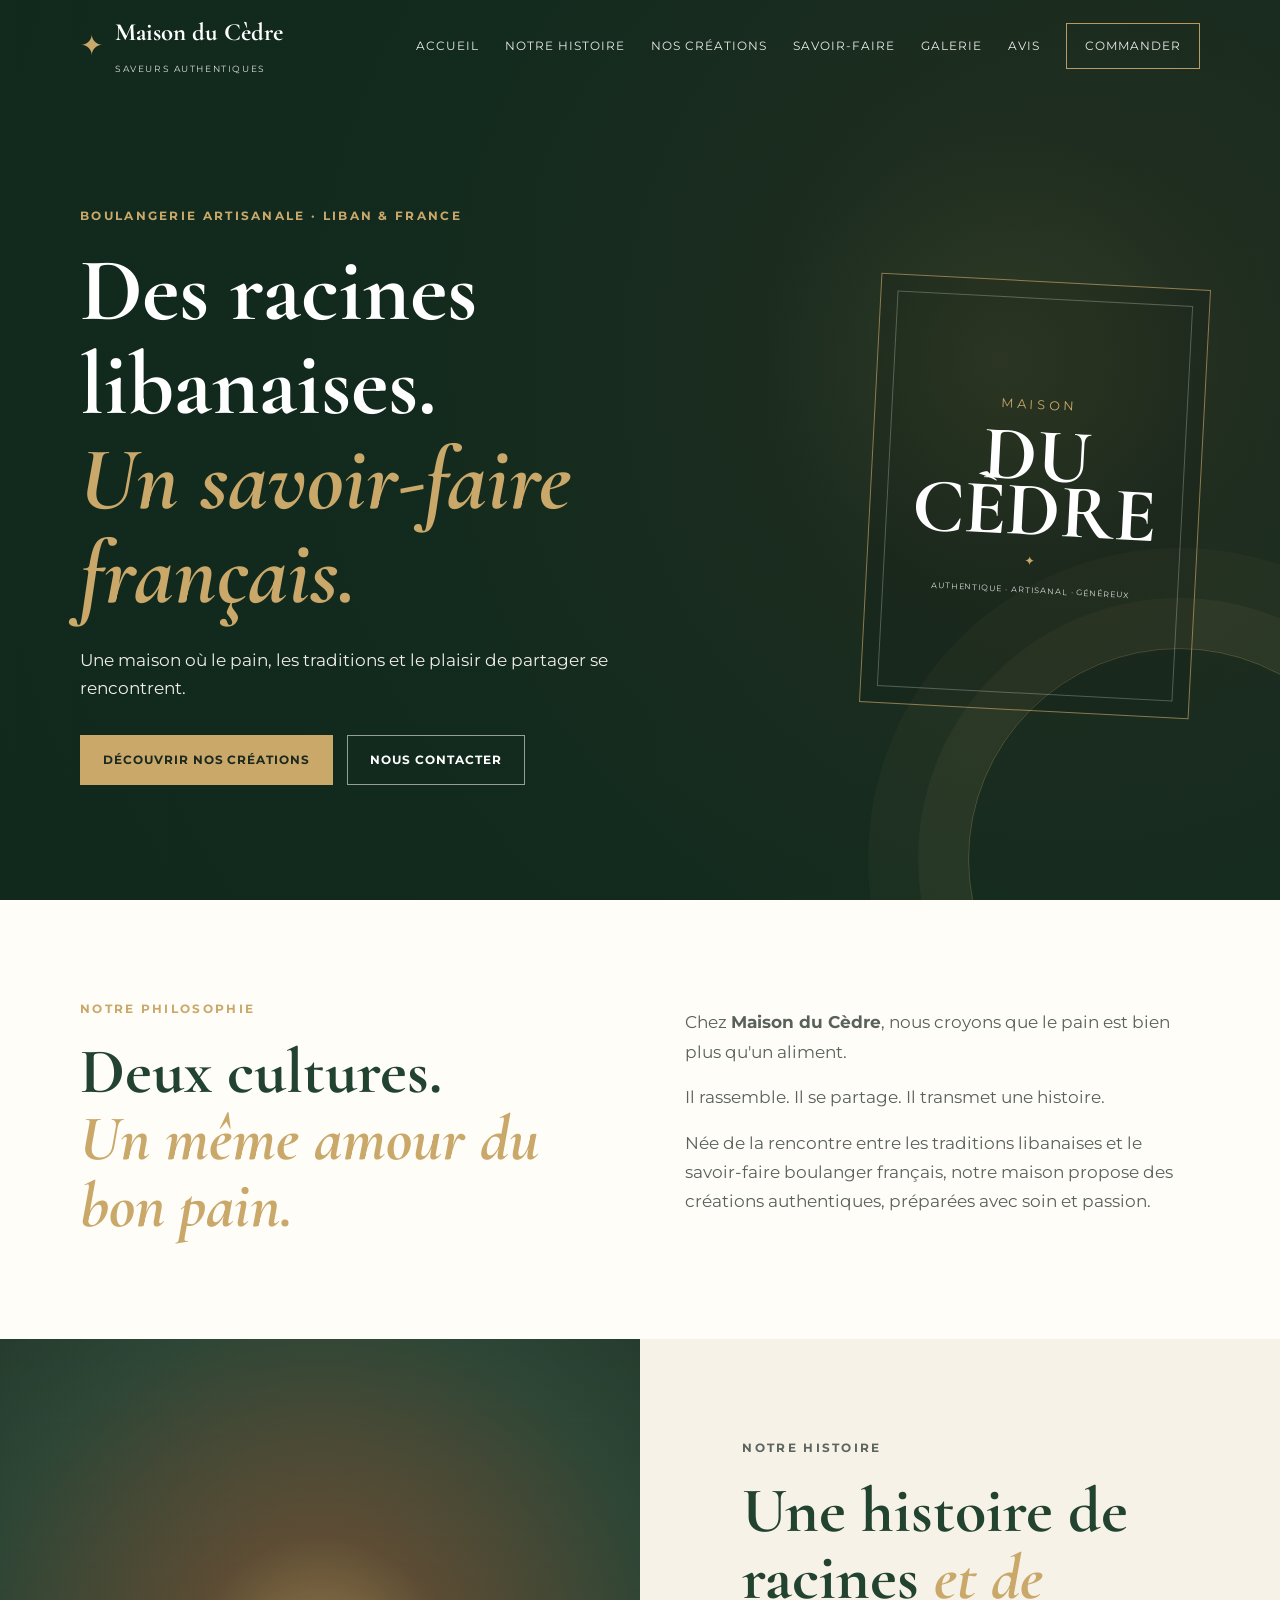
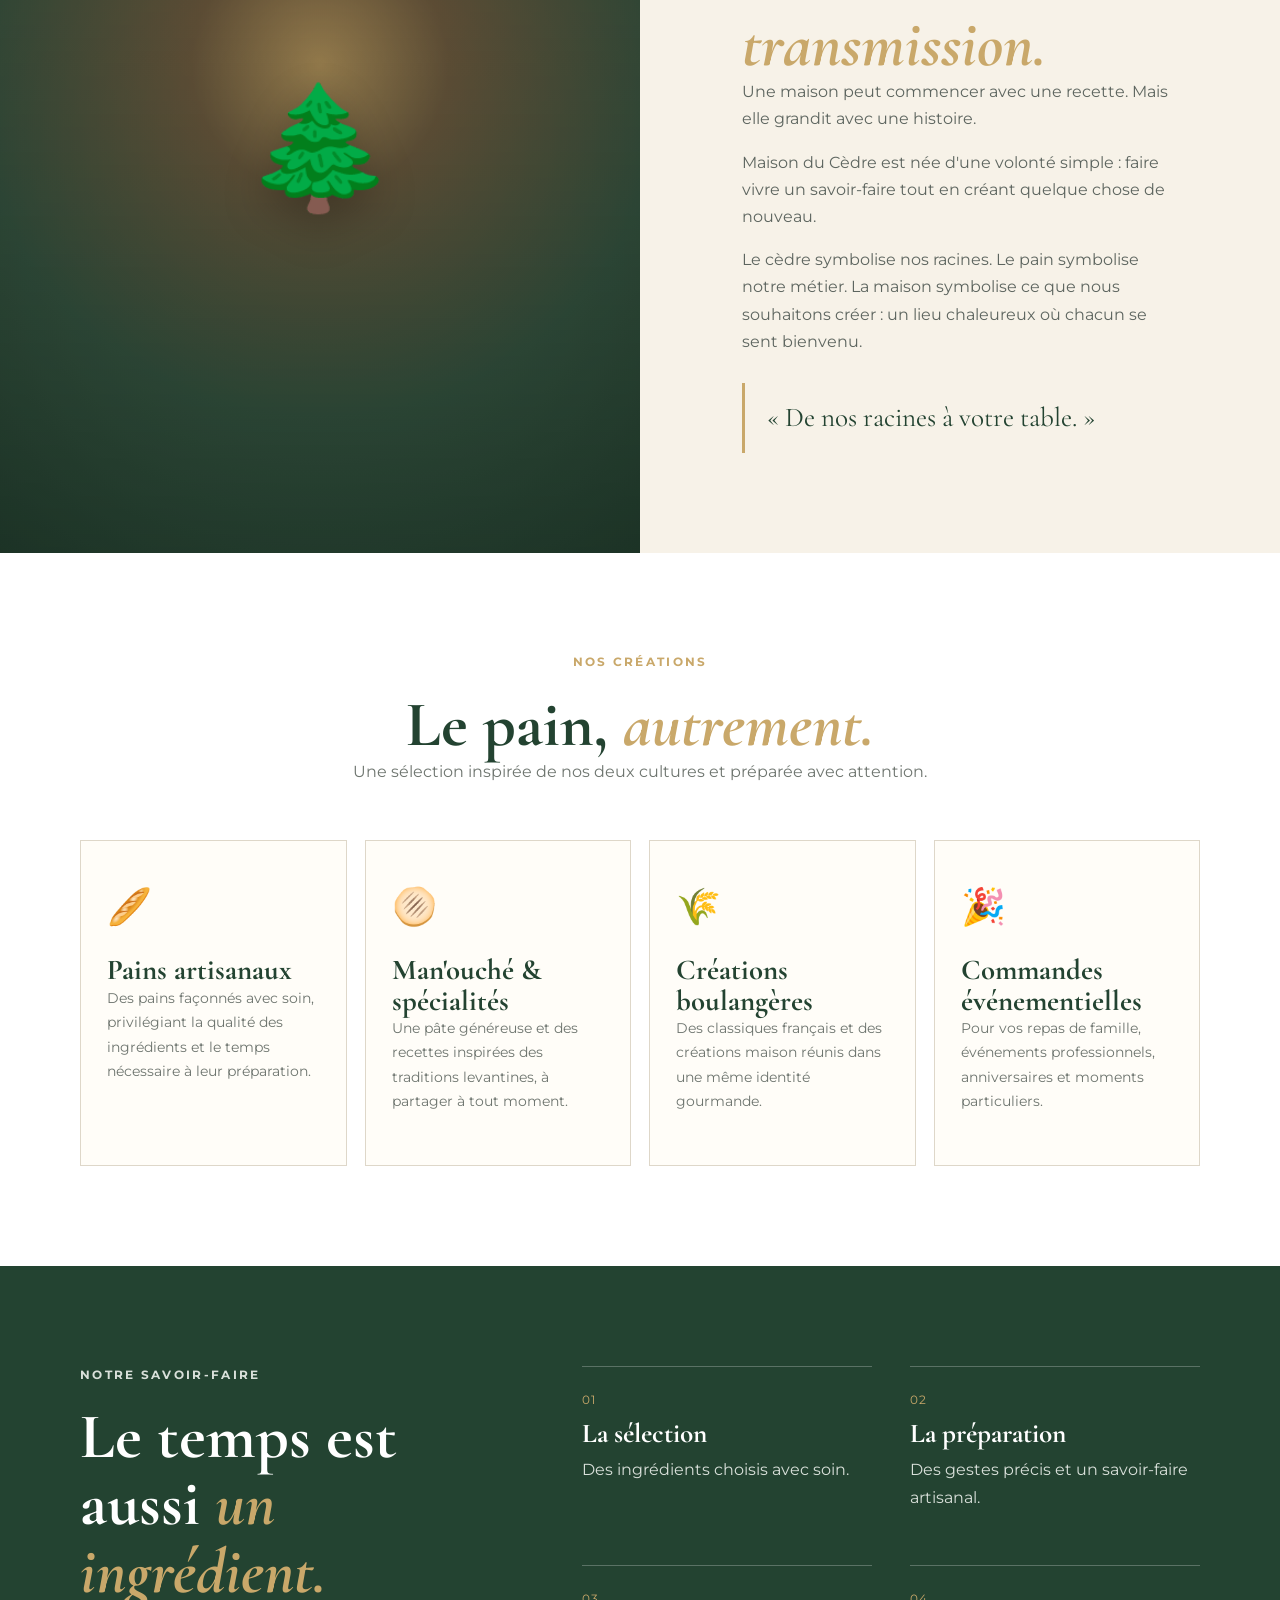
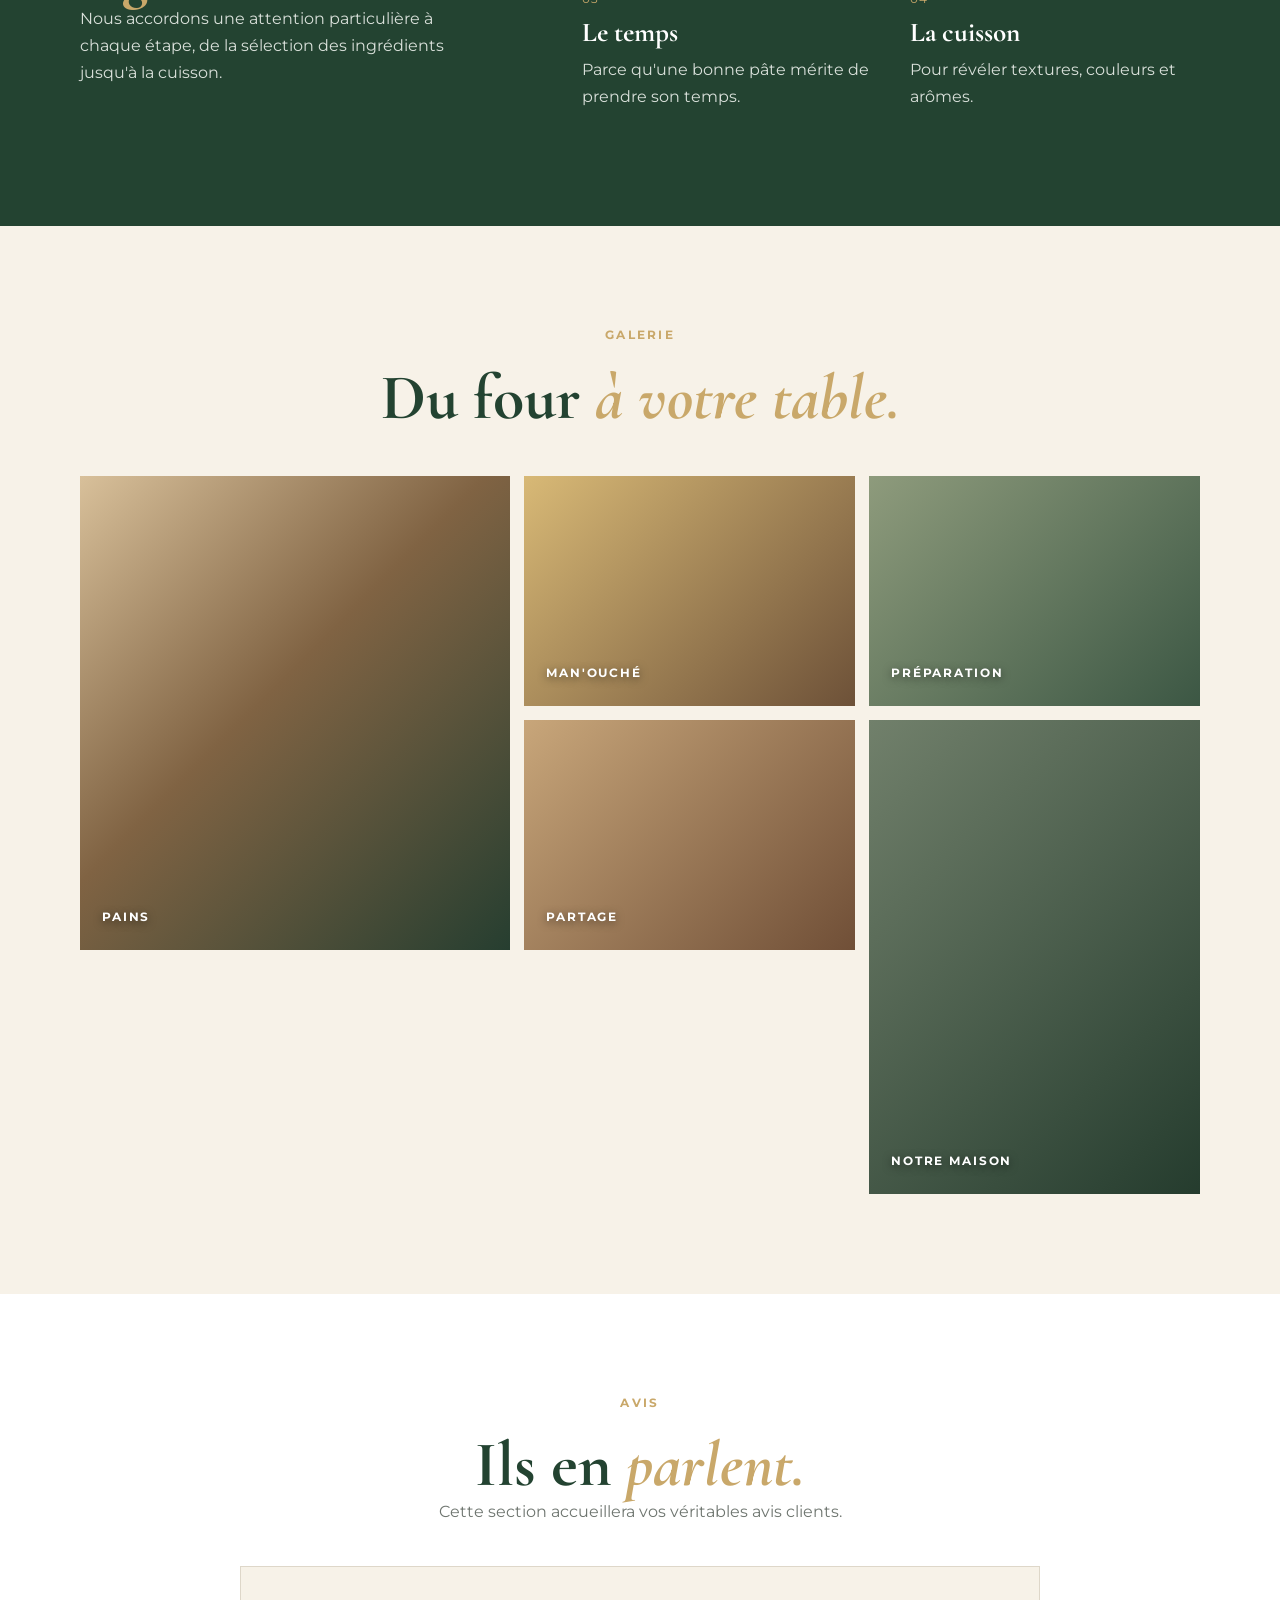
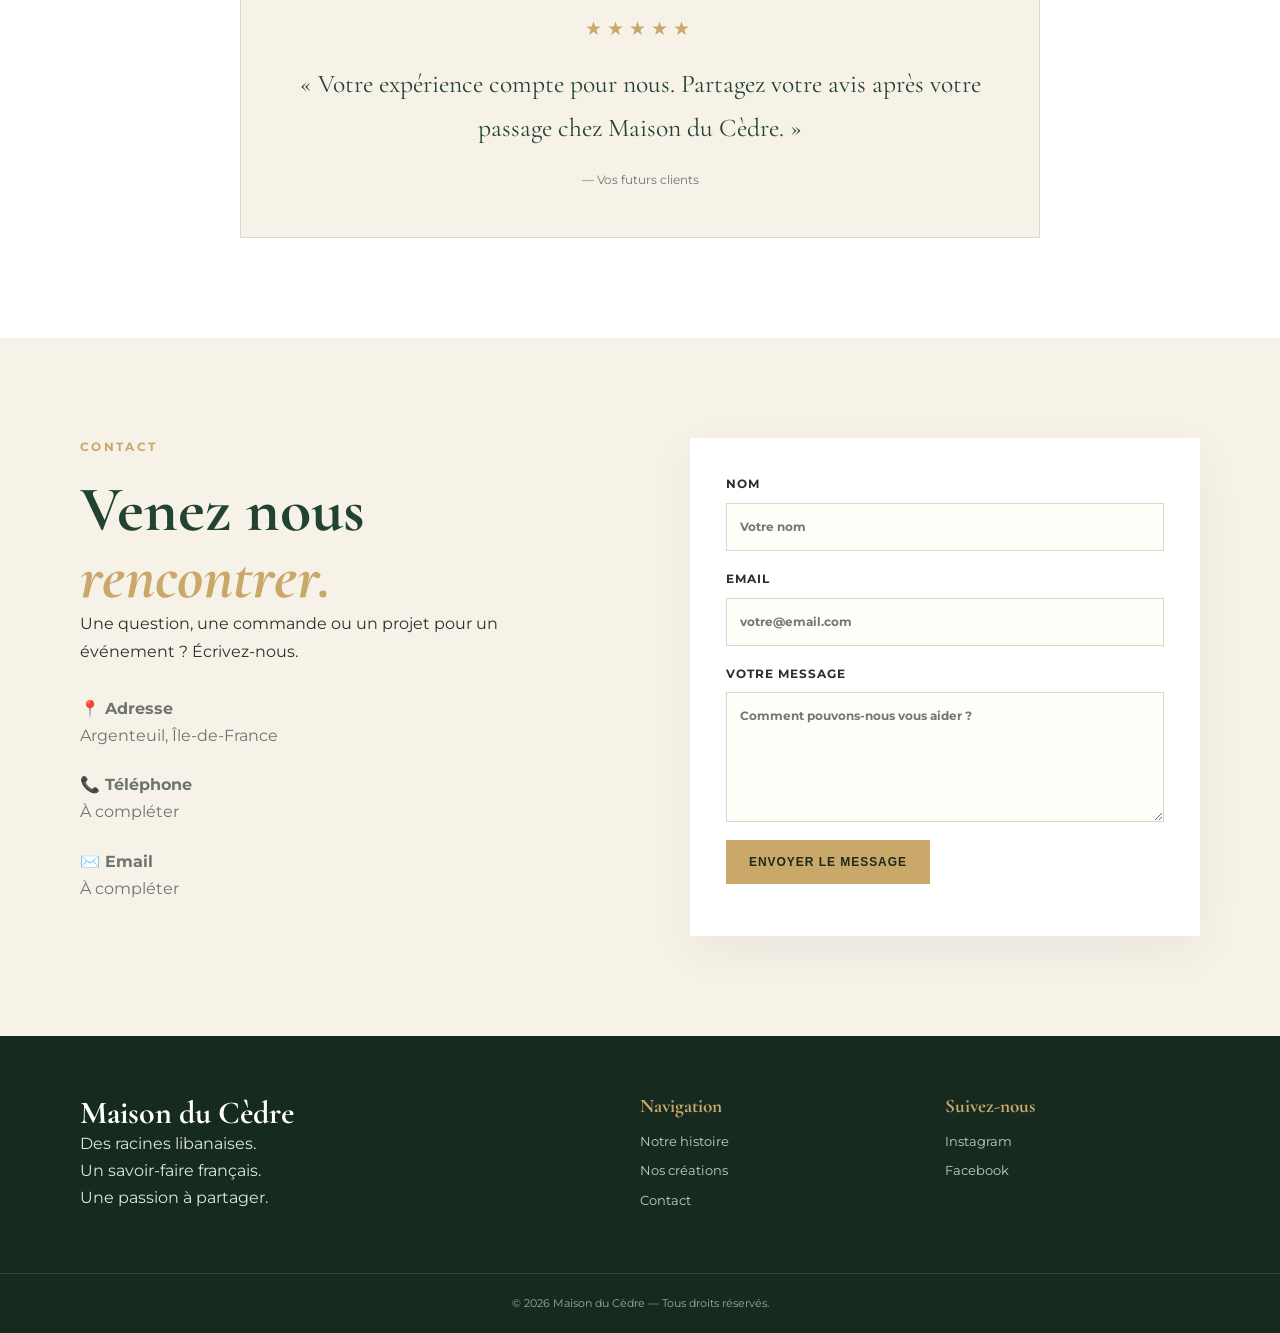
==== maison-du-cedre-website/maison-du-cedre/index.html @ 54f5c1a4 "Create Maison du Cèdre website" ====
<!DOCTYPE html>
<html lang="fr">
<head>
  <meta charset="UTF-8">
  <meta name="viewport" content="width=device-width, initial-scale=1.0">
  <meta name="description" content="Maison du Cèdre — boulangerie artisanale inspirée des traditions libanaises et du savoir-faire français.">
  <meta name="keywords" content="boulangerie artisanale Argenteuil, pain libanais, man'ouché, spécialités libanaises, boulangerie Val-d'Oise">
  <meta name="theme-color" content="#234331">
  <title>Maison du Cèdre | Saveurs authentiques, savoir-faire artisanal</title>
  <link rel="preconnect" href="https://fonts.googleapis.com">
  <link rel="preconnect" href="https://fonts.gstatic.com" crossorigin>
  <link href="https://fonts.googleapis.com/css2?family=Cormorant+Garamond:wght@500;600;700&family=Montserrat:wght@400;500;600;700&display=swap" rel="stylesheet">
  <link rel="stylesheet" href="style.css">
</head>
<body>
  <header class="site-header" id="accueil">
    <nav class="nav container" aria-label="Navigation principale">
      <a class="brand" href="#accueil" aria-label="Maison du Cèdre - accueil">
        <span class="brand-mark">✦</span>
        <span>
          <strong>Maison du Cèdre</strong>
          <small>Saveurs authentiques</small>
        </span>
      </a>

      <button class="menu-toggle" aria-label="Ouvrir le menu" aria-expanded="false">☰</button>

      <div class="nav-links">
        <a href="#accueil">Accueil</a>
        <a href="#histoire">Notre histoire</a>
        <a href="#creations">Nos créations</a>
        <a href="#savoir-faire">Savoir-faire</a>
        <a href="#galerie">Galerie</a>
        <a href="#avis">Avis</a>
        <a href="#contact" class="nav-cta">Commander</a>
      </div>
    </nav>

    <div class="hero container">
      <div class="hero-copy">
        <p class="eyebrow">BOULANGERIE ARTISANALE · LIBAN & FRANCE</p>
        <h1>Des racines libanaises.<br><em>Un savoir-faire français.</em></h1>
        <p class="hero-text">
          Une maison où le pain, les traditions et le plaisir de partager se rencontrent.
        </p>
        <div class="hero-actions">
          <a class="button button-primary" href="#creations">Découvrir nos créations</a>
          <a class="button button-light" href="#contact">Nous contacter</a>
        </div>
      </div>
      <div class="hero-card">
        <div class="hero-card-inner">
          <span>MAISON</span>
          <strong>DU<br>CÈDRE</strong>
          <span>✦</span>
          <small>AUTHENTIQUE · ARTISANAL · GÉNÉREUX</small>
        </div>
      </div>
    </div>
  </header>

  <main>
    <section class="intro section container">
      <div class="section-heading">
        <p class="eyebrow">NOTRE PHILOSOPHIE</p>
        <h2>Deux cultures.<br><em>Un même amour du bon pain.</em></h2>
      </div>
      <div class="intro-text">
        <p>Chez <strong>Maison du Cèdre</strong>, nous croyons que le pain est bien plus qu'un aliment.</p>
        <p>Il rassemble. Il se partage. Il transmet une histoire.</p>
        <p>Née de la rencontre entre les traditions libanaises et le savoir-faire boulanger français, notre maison propose des créations authentiques, préparées avec soin et passion.</p>
      </div>
    </section>

    <section class="story section" id="histoire">
      <div class="story-image" aria-label="Ambiance artisanale de boulangerie">
        <div class="cedar-symbol">🌲</div>
      </div>
      <div class="story-content">
        <p class="eyebrow">NOTRE HISTOIRE</p>
        <h2>Une histoire de racines <em>et de transmission.</em></h2>
        <p>Une maison peut commencer avec une recette. Mais elle grandit avec une histoire.</p>
        <p>Maison du Cèdre est née d'une volonté simple : faire vivre un savoir-faire tout en créant quelque chose de nouveau.</p>
        <p>Le cèdre symbolise nos racines. Le pain symbolise notre métier. La maison symbolise ce que nous souhaitons créer : un lieu chaleureux où chacun se sent bienvenu.</p>
        <blockquote>« De nos racines à votre table. »</blockquote>
      </div>
    </section>

    <section class="creations section" id="creations">
      <div class="container">
        <div class="section-heading centered">
          <p class="eyebrow">NOS CRÉATIONS</p>
          <h2>Le pain, <em>autrement.</em></h2>
          <p>Une sélection inspirée de nos deux cultures et préparée avec attention.</p>
        </div>

        <div class="cards">
          <article class="card">
            <div class="card-icon">🥖</div>
            <h3>Pains artisanaux</h3>
            <p>Des pains façonnés avec soin, privilégiant la qualité des ingrédients et le temps nécessaire à leur préparation.</p>
          </article>
          <article class="card">
            <div class="card-icon">🫓</div>
            <h3>Man'ouché & spécialités</h3>
            <p>Une pâte généreuse et des recettes inspirées des traditions levantines, à partager à tout moment.</p>
          </article>
          <article class="card">
            <div class="card-icon">🌾</div>
            <h3>Créations boulangères</h3>
            <p>Des classiques français et des créations maison réunis dans une même identité gourmande.</p>
          </article>
          <article class="card">
            <div class="card-icon">🎉</div>
            <h3>Commandes événementielles</h3>
            <p>Pour vos repas de famille, événements professionnels, anniversaires et moments particuliers.</p>
          </article>
        </div>
      </div>
    </section>

    <section class="craft section" id="savoir-faire">
      <div class="container craft-grid">
        <div>
          <p class="eyebrow">NOTRE SAVOIR-FAIRE</p>
          <h2>Le temps est aussi <em>un ingrédient.</em></h2>
          <p>Nous accordons une attention particulière à chaque étape, de la sélection des ingrédients jusqu'à la cuisson.</p>
        </div>
        <div class="steps">
          <div><span>01</span><h3>La sélection</h3><p>Des ingrédients choisis avec soin.</p></div>
          <div><span>02</span><h3>La préparation</h3><p>Des gestes précis et un savoir-faire artisanal.</p></div>
          <div><span>03</span><h3>Le temps</h3><p>Parce qu'une bonne pâte mérite de prendre son temps.</p></div>
          <div><span>04</span><h3>La cuisson</h3><p>Pour révéler textures, couleurs et arômes.</p></div>
        </div>
      </div>
    </section>

    <section class="gallery section" id="galerie">
      <div class="container">
        <div class="section-heading centered">
          <p class="eyebrow">GALERIE</p>
          <h2>Du four <em>à votre table.</em></h2>
        </div>
        <div class="gallery-grid">
          <div class="gallery-item large"><span>PAINS</span></div>
          <div class="gallery-item"><span>MAN'OUCHÉ</span></div>
          <div class="gallery-item"><span>PRÉPARATION</span></div>
          <div class="gallery-item"><span>PARTAGE</span></div>
          <div class="gallery-item large"><span>NOTRE MAISON</span></div>
        </div>
      </div>
    </section>

    <section class="reviews section" id="avis">
      <div class="container narrow">
        <div class="section-heading centered">
          <p class="eyebrow">AVIS</p>
          <h2>Ils en <em>parlent.</em></h2>
          <p class="muted">Cette section accueillera vos véritables avis clients.</p>
        </div>
        <div class="review-placeholder">
          <div class="stars">★★★★★</div>
          <p>« Votre expérience compte pour nous. Partagez votre avis après votre passage chez Maison du Cèdre. »</p>
          <span>— Vos futurs clients</span>
        </div>
      </div>
    </section>

    <section class="contact section" id="contact">
      <div class="container contact-grid">
        <div>
          <p class="eyebrow">CONTACT</p>
          <h2>Venez nous <em>rencontrer.</em></h2>
          <p>Une question, une commande ou un projet pour un événement ? Écrivez-nous.</p>
          <div class="contact-details">
            <p><strong>📍 Adresse</strong><br>Argenteuil, Île-de-France</p>
            <p><strong>📞 Téléphone</strong><br>À compléter</p>
            <p><strong>✉️ Email</strong><br>À compléter</p>
          </div>
        </div>

        <form class="contact-form" id="contactForm">
          <label>Nom<input type="text" name="name" required placeholder="Votre nom"></label>
          <label>Email<input type="email" name="email" required placeholder="votre@email.com"></label>
          <label>Votre message<textarea name="message" rows="5" required placeholder="Comment pouvons-nous vous aider ?"></textarea></label>
          <button class="button button-primary" type="submit">Envoyer le message</button>
          <p class="form-note" id="formNote"></p>
        </form>
      </div>
    </section>
  </main>

  <footer>
    <div class="container footer-grid">
      <div>
        <h3>Maison du Cèdre</h3>
        <p>Des racines libanaises.<br>Un savoir-faire français.<br>Une passion à partager.</p>
      </div>
      <div>
        <h4>Navigation</h4>
        <a href="#histoire">Notre histoire</a>
        <a href="#creations">Nos créations</a>
        <a href="#contact">Contact</a>
      </div>
      <div>
        <h4>Suivez-nous</h4>
        <a href="#" aria-label="Instagram">Instagram</a>
        <a href="#" aria-label="Facebook">Facebook</a>
      </div>
    </div>
    <div class="footer-bottom">© <span id="year"></span> Maison du Cèdre — Tous droits réservés.</div>
  </footer>

  <script src="script.js"></script>
</body>
</html>
---- maison-du-cedre-website/maison-du-cedre/style.css ----
*{box-sizing:border-box;margin:0;padding:0}
:root{--green:#234331;--green-dark:#172f23;--cream:#f7f2e8;--ivory:#fffdf8;--wheat:#c9a86a;--brown:#5a4433;--text:#28312b;--muted:#6e756f;--line:#ded7c9}
html{scroll-behavior:smooth}
body{font-family:Montserrat,Arial,sans-serif;color:var(--text);background:var(--ivory);line-height:1.7}
a{text-decoration:none;color:inherit}
.container{width:min(1120px,calc(100% - 40px));margin:auto}
.section{padding:100px 0}
.eyebrow{font-size:.72rem;letter-spacing:.2em;font-weight:700;color:var(--wheat);margin-bottom:18px}
h1,h2,h3,h4{font-family:"Cormorant Garamond",Georgia,serif;line-height:1.05}
h1{font-size:clamp(3.2rem,7vw,6.4rem);color:white}
h1 em,h2 em{font-style:italic;color:var(--wheat)}
h2{font-size:clamp(2.7rem,5vw,4.6rem);color:var(--green)}
h3{font-size:1.8rem;color:var(--green)}
p{margin-bottom:16px}
.site-header{min-height:100vh;background:linear-gradient(90deg,rgba(17,42,29,.95),rgba(17,42,29,.72)),radial-gradient(circle at 78% 40%,#9b7547 0,#4b3828 20%,#172d22 58%,#102219 100%);color:white;position:relative;overflow:hidden}
.site-header:after{content:"";position:absolute;width:420px;height:420px;border:1px solid rgba(201,168,106,.3);border-radius:50%;right:-110px;bottom:-170px;box-shadow:0 0 0 50px rgba(201,168,106,.06),0 0 0 100px rgba(201,168,106,.04)}
.nav{height:92px;display:flex;align-items:center;justify-content:space-between;position:relative;z-index:2}
.brand{display:flex;gap:12px;align-items:center}.brand-mark{font-size:28px;color:var(--wheat)}.brand strong{display:block;font-family:"Cormorant Garamond";font-size:1.55rem}.brand small{font-size:.55rem;letter-spacing:.18em;text-transform:uppercase;color:#ddd}
.nav-links{display:flex;align-items:center;gap:26px;font-size:.78rem;text-transform:uppercase;letter-spacing:.08em}.nav-links a{opacity:.9}.nav-links a:hover{color:var(--wheat)}.nav-cta{border:1px solid var(--wheat);padding:11px 18px!important;color:white!important}
.menu-toggle{display:none;background:none;border:0;color:white;font-size:28px}
.hero{min-height:calc(100vh - 92px);display:grid;grid-template-columns:1.25fr .75fr;align-items:center;gap:70px;position:relative;z-index:1}
.hero-text{font-size:1.05rem;max-width:570px;color:#f0eee8;margin:25px 0 32px}.hero-actions{display:flex;gap:14px;flex-wrap:wrap}
.button{display:inline-flex;justify-content:center;align-items:center;padding:14px 22px;border:1px solid transparent;font-size:.75rem;text-transform:uppercase;letter-spacing:.08em;font-weight:700;cursor:pointer}.button-primary{background:var(--wheat);color:#1d291f}.button-primary:hover{background:#ddbd7d}.button-light{border-color:rgba(255,255,255,.55);color:white}
.hero-card{height:430px;width:330px;justify-self:end;border:1px solid rgba(201,168,106,.65);padding:16px;transform:rotate(3deg);background:rgba(0,0,0,.1)}.hero-card-inner{height:100%;border:1px solid rgba(255,255,255,.25);display:flex;flex-direction:column;justify-content:center;align-items:center;text-align:center;gap:12px}.hero-card-inner strong{font-family:"Cormorant Garamond";font-size:4.8rem;line-height:.72;color:white}.hero-card-inner span{letter-spacing:.28em;color:var(--wheat);font-size:.8rem}.hero-card-inner small{font-size:.5rem;letter-spacing:.12em;color:#ddd}
.intro{display:grid;grid-template-columns:1fr 1fr;gap:90px;align-items:center}.intro-text{font-size:1.08rem;color:#59615b;max-width:560px}
.story{display:grid;grid-template-columns:1fr 1fr;padding:0;background:var(--cream);max-width:none}.story-image{min-height:650px;background:linear-gradient(rgba(31,59,43,.15),rgba(31,59,43,.4)),radial-gradient(circle at 50% 40%,#b78d55,#6e5137 22%,#304838 60%,#1a2d22);display:grid;place-items:center}.cedar-symbol{font-size:120px;filter:drop-shadow(0 15px 20px rgba(0,0,0,.25))}.story-content{padding:100px max(40px,8vw);max-width:720px}.story-content p{color:#5d655f}.story-content blockquote{border-left:3px solid var(--wheat);padding:12px 0 12px 22px;margin-top:28px;font-family:"Cormorant Garamond";font-size:1.7rem;color:var(--green)}
.creations{background:white}.centered{text-align:center}.section-heading>p:last-child{max-width:600px;margin:0 auto;color:var(--muted)}.cards{display:grid;grid-template-columns:repeat(4,1fr);gap:18px;margin-top:55px}.card{padding:35px 26px;border:1px solid var(--line);background:var(--ivory);transition:.25s}.card:hover{transform:translateY(-5px);box-shadow:0 12px 30px rgba(40,49,43,.08)}.card-icon{font-size:36px;margin-bottom:18px}.card p{color:var(--muted);font-size:.9rem}
.craft{background:var(--green);color:white}.craft h2{color:white}.craft p{color:#d9e0da}.craft-grid{display:grid;grid-template-columns:.8fr 1.2fr;gap:90px}.steps{display:grid;grid-template-columns:1fr 1fr;gap:38px}.steps>div{border-top:1px solid rgba(255,255,255,.25);padding-top:18px}.steps span{color:var(--wheat);font-size:.75rem;letter-spacing:.1em}.steps h3{color:white;margin:8px 0;font-size:1.7rem}
.gallery{background:var(--cream)}.gallery-grid{display:grid;grid-template-columns:1.3fr 1fr 1fr;grid-auto-rows:230px;gap:14px;margin-top:45px}.gallery-item{display:flex;align-items:end;padding:22px;background:linear-gradient(135deg,#d8c09a,#806343 45%,#263e30);position:relative;overflow:hidden}.gallery-item:nth-child(2){background:linear-gradient(135deg,#d8b976,#6d5138)}.gallery-item:nth-child(3){background:linear-gradient(135deg,#8e9b7c,#3c5744)}.gallery-item:nth-child(4){background:linear-gradient(135deg,#c8a67a,#704f37)}.gallery-item:nth-child(5){background:linear-gradient(135deg,#71806b,#253c2e)}.gallery-item.large{grid-row:span 2}.gallery-item span{color:white;font-weight:700;letter-spacing:.16em;font-size:.72rem;text-shadow:0 2px 8px rgba(0,0,0,.5)}
.narrow{max-width:800px}.reviews{background:white}.review-placeholder{text-align:center;background:var(--cream);padding:45px;border:1px solid var(--line);margin-top:40px}.stars{color:var(--wheat);letter-spacing:5px;font-size:1.2rem;margin-bottom:18px}.review-placeholder p{font-family:"Cormorant Garamond";font-size:1.6rem;color:var(--green)}.review-placeholder span{font-size:.75rem;color:var(--muted)}
.contact{background:var(--cream)}.contact-grid{display:grid;grid-template-columns:1fr 1fr;gap:100px}.contact-details{margin-top:30px}.contact-details p{margin-bottom:22px;color:var(--muted)}.contact-form{background:white;padding:36px;box-shadow:0 15px 45px rgba(40,49,43,.06)}label{display:block;font-size:.75rem;font-weight:700;text-transform:uppercase;letter-spacing:.08em;margin-bottom:18px}input,textarea{width:100%;display:block;margin-top:8px;padding:13px;border:1px solid var(--line);font:inherit;background:#fffdf8}input:focus,textarea:focus{outline:2px solid rgba(201,168,106,.4);border-color:var(--wheat)}.form-note{margin-top:15px;font-size:.8rem;color:var(--green)}
footer{background:#162a20;color:#dfe6df;padding:60px 0 20px}.footer-grid{display:grid;grid-template-columns:2fr 1fr 1fr;gap:50px}.footer-grid h3{color:white;font-size:2rem}.footer-grid h4{color:var(--wheat);font-size:1.2rem;margin-bottom:14px}.footer-grid a{display:block;font-size:.8rem;margin:8px 0;color:#c4cdc5}.footer-bottom{text-align:center;border-top:1px solid rgba(255,255,255,.12);margin-top:45px;padding-top:20px;font-size:.7rem;color:#9eaaa0}
@media(max-width:900px){.nav-links{gap:15px}.hero{grid-template-columns:1fr}.hero-card{display:none}.cards{grid-template-columns:1fr 1fr}.intro,.craft-grid,.contact-grid{grid-template-columns:1fr;gap:45px}.story{grid-template-columns:1fr}.story-image{min-height:400px}.gallery-grid{grid-template-columns:1fr 1fr}.gallery-item.large{grid-row:span 1}.footer-grid{grid-template-columns:1fr 1fr}}
@media(max-width:680px){.container{width:min(100% - 28px,1120px)}.section{padding:70px 0}.nav{height:75px}.menu-toggle{display:block}.nav-links{display:none;position:absolute;top:70px;left:0;right:0;background:var(--green-dark);padding:18px;flex-direction:column;align-items:stretch;gap:0}.nav-links.open{display:flex}.nav-links a{padding:12px;border-bottom:1px solid rgba(255,255,255,.08)}.nav-cta{text-align:center;margin-top:8px}.hero{min-height:calc(100vh - 75px);padding:50px 0}.hero h1{font-size:3.35rem}.cards,.steps,.gallery-grid{grid-template-columns:1fr}.gallery-grid{grid-auto-rows:210px}.story-content{padding:70px 28px}.footer-grid{grid-template-columns:1fr}.contact-form{padding:25px}}
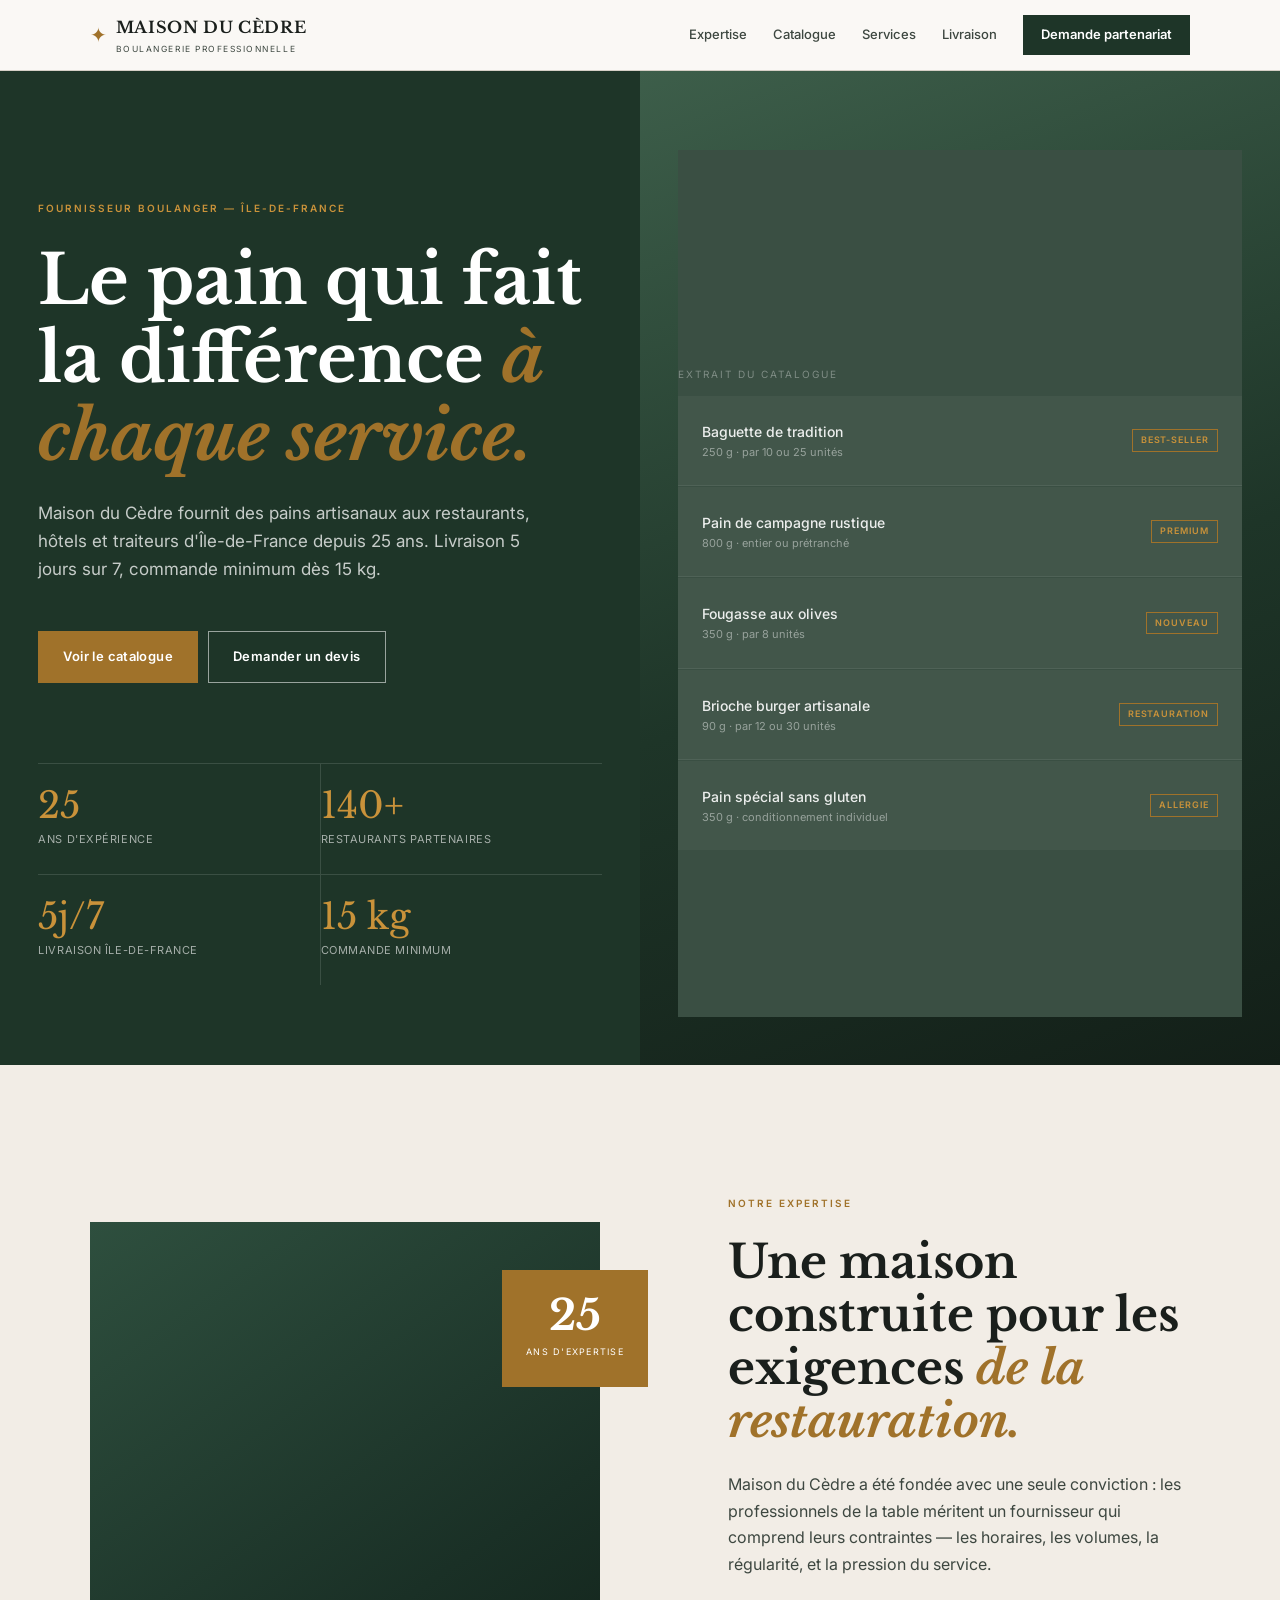
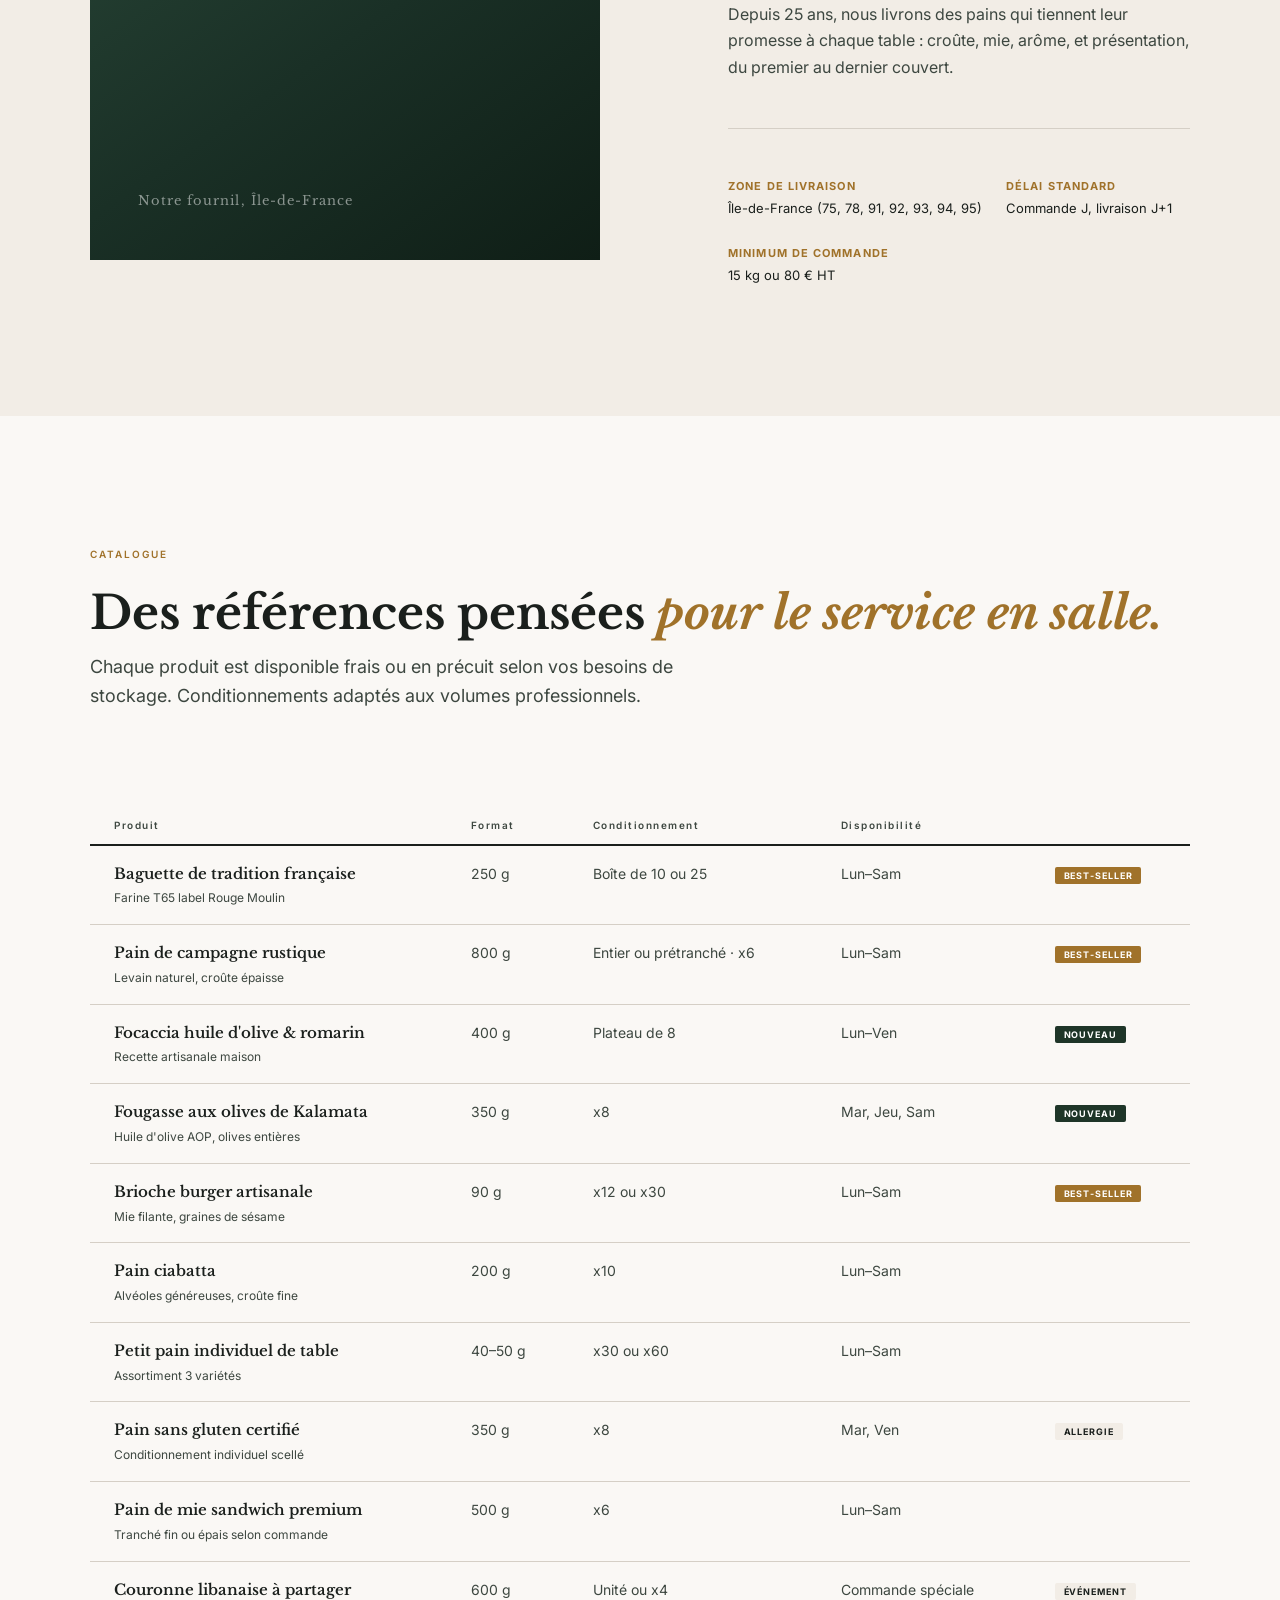
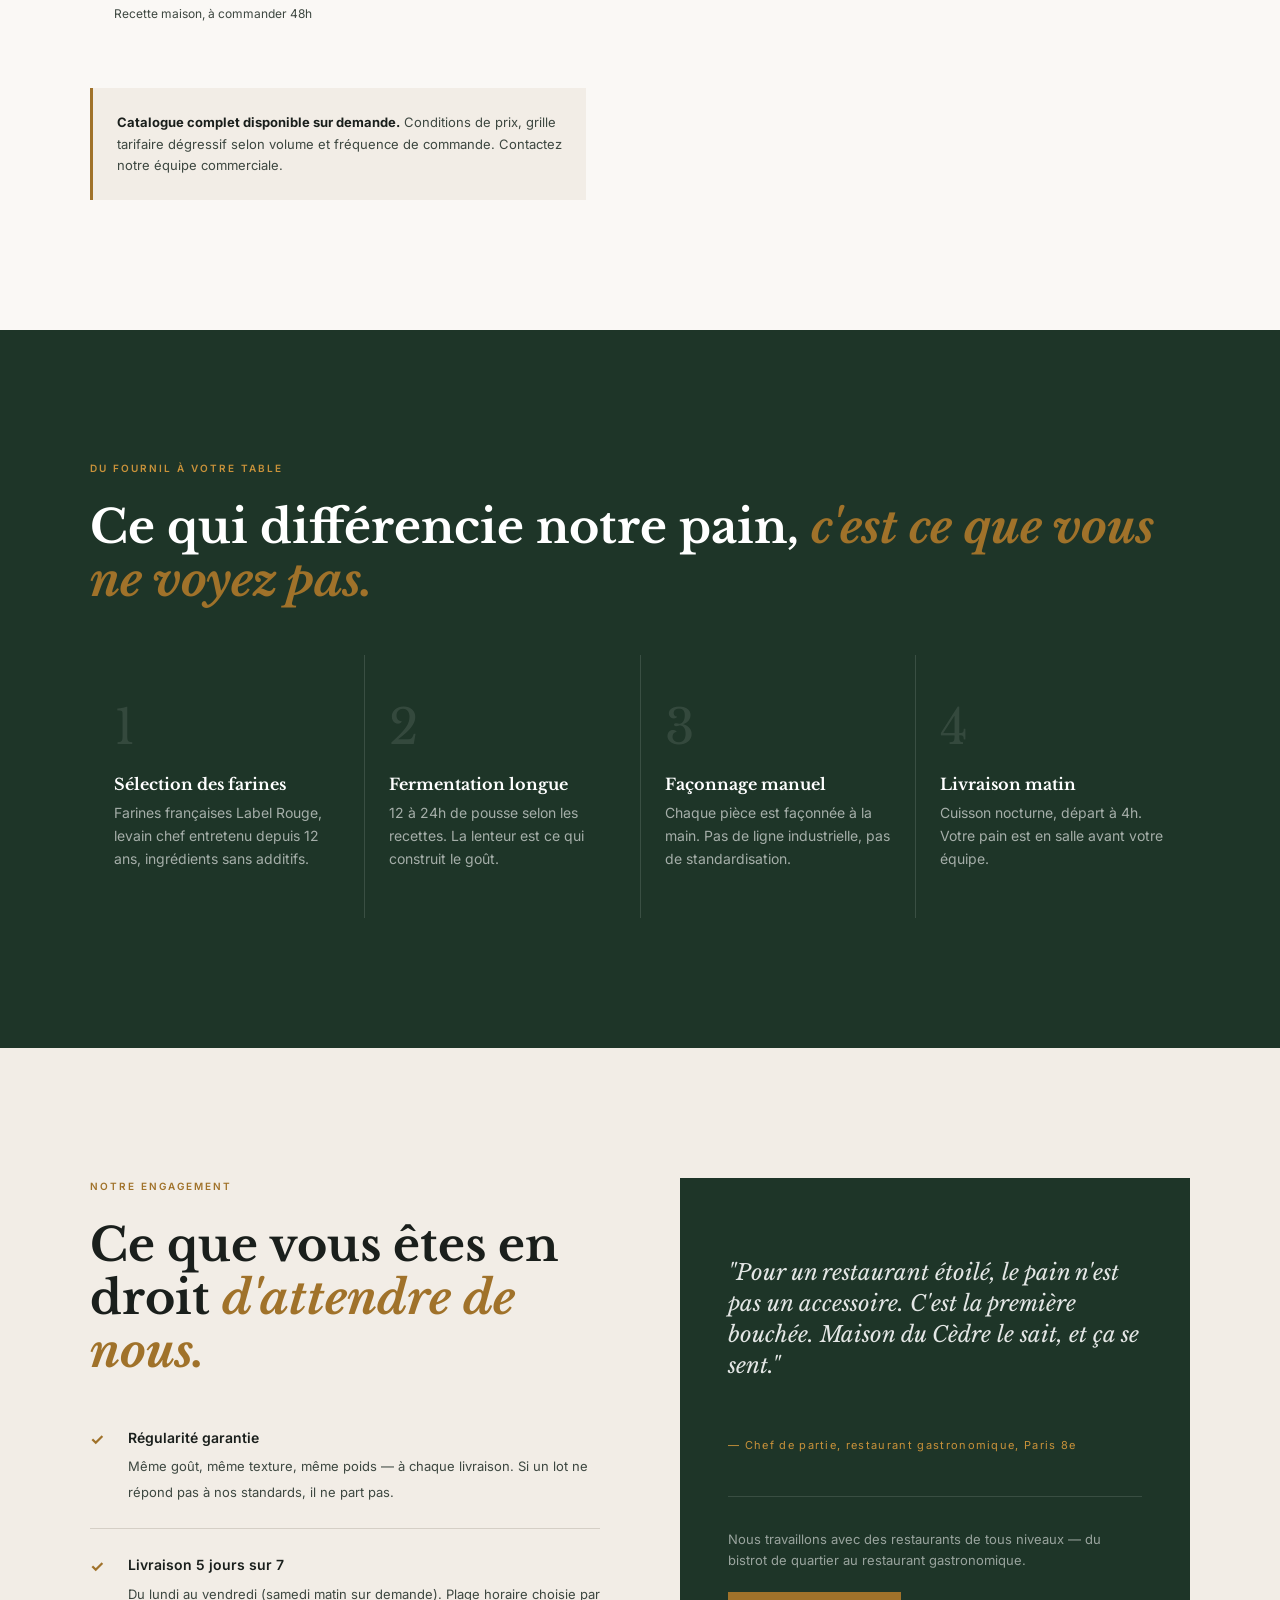
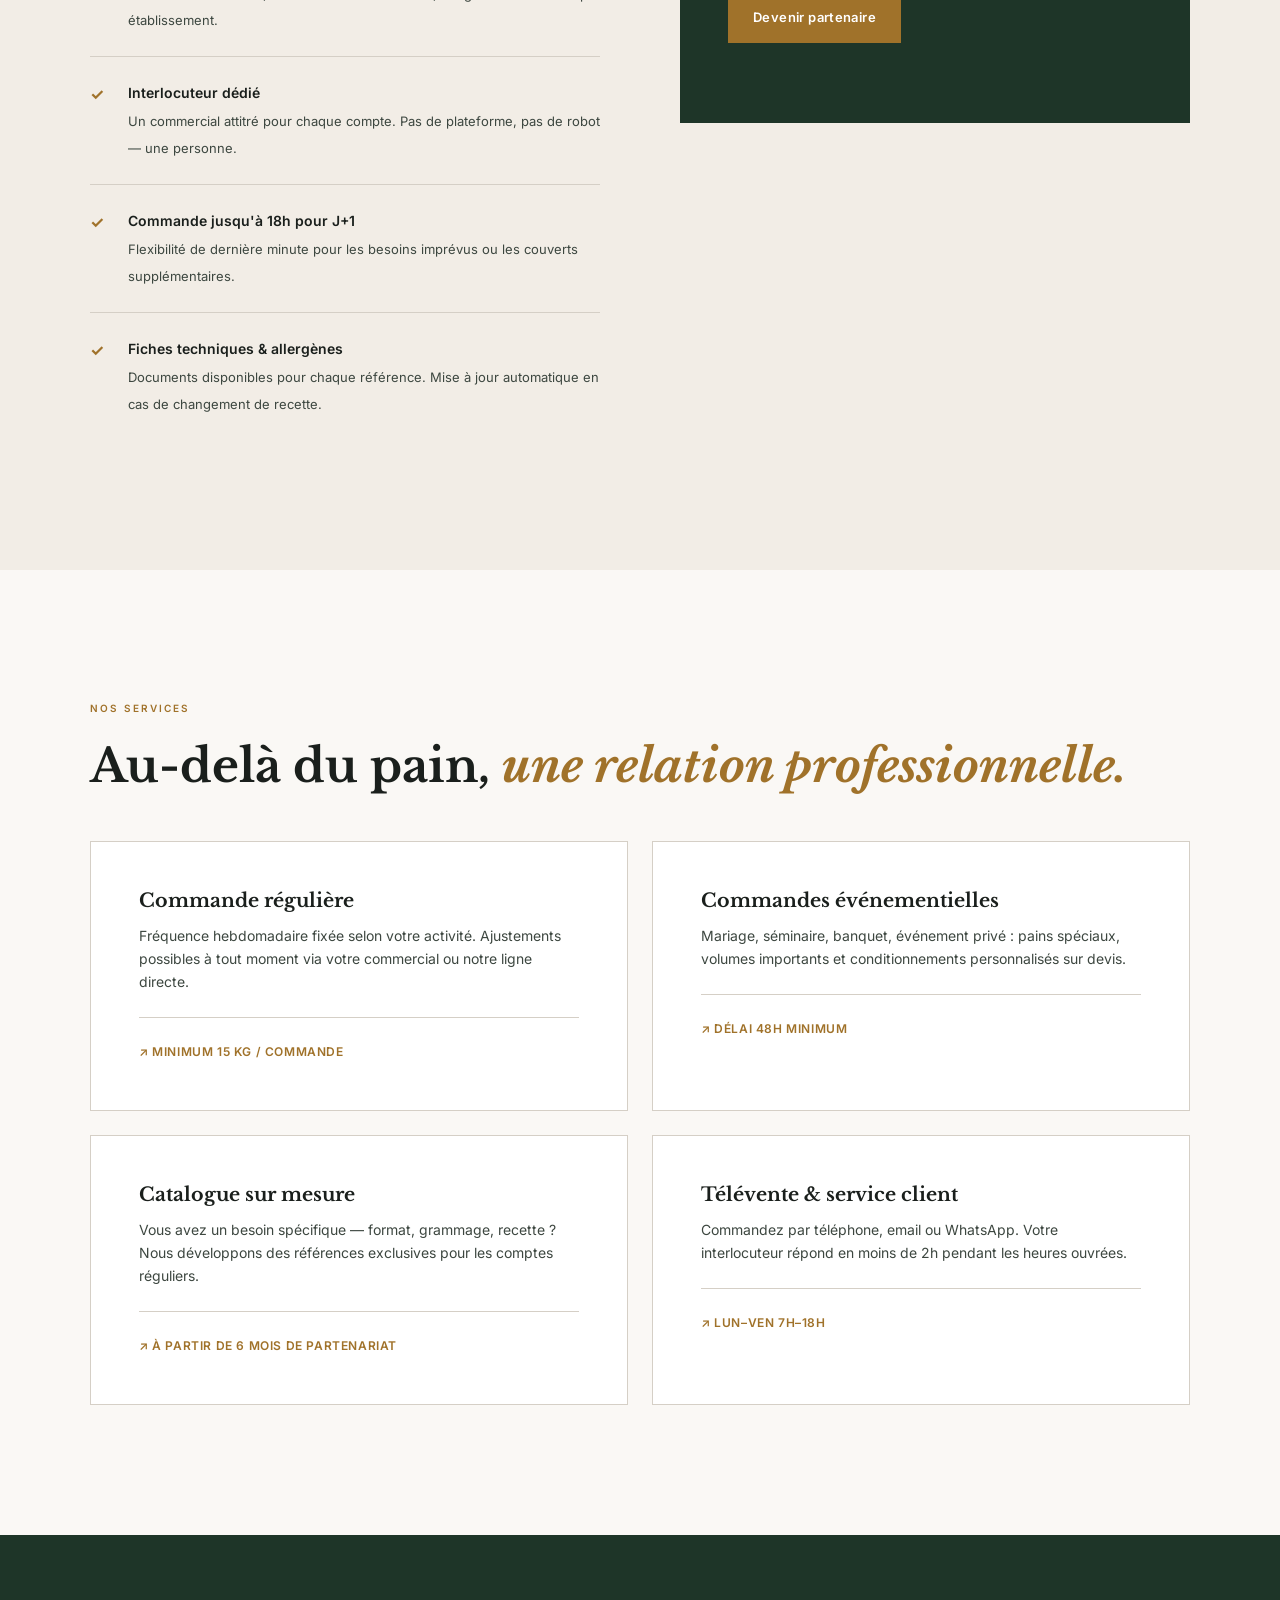
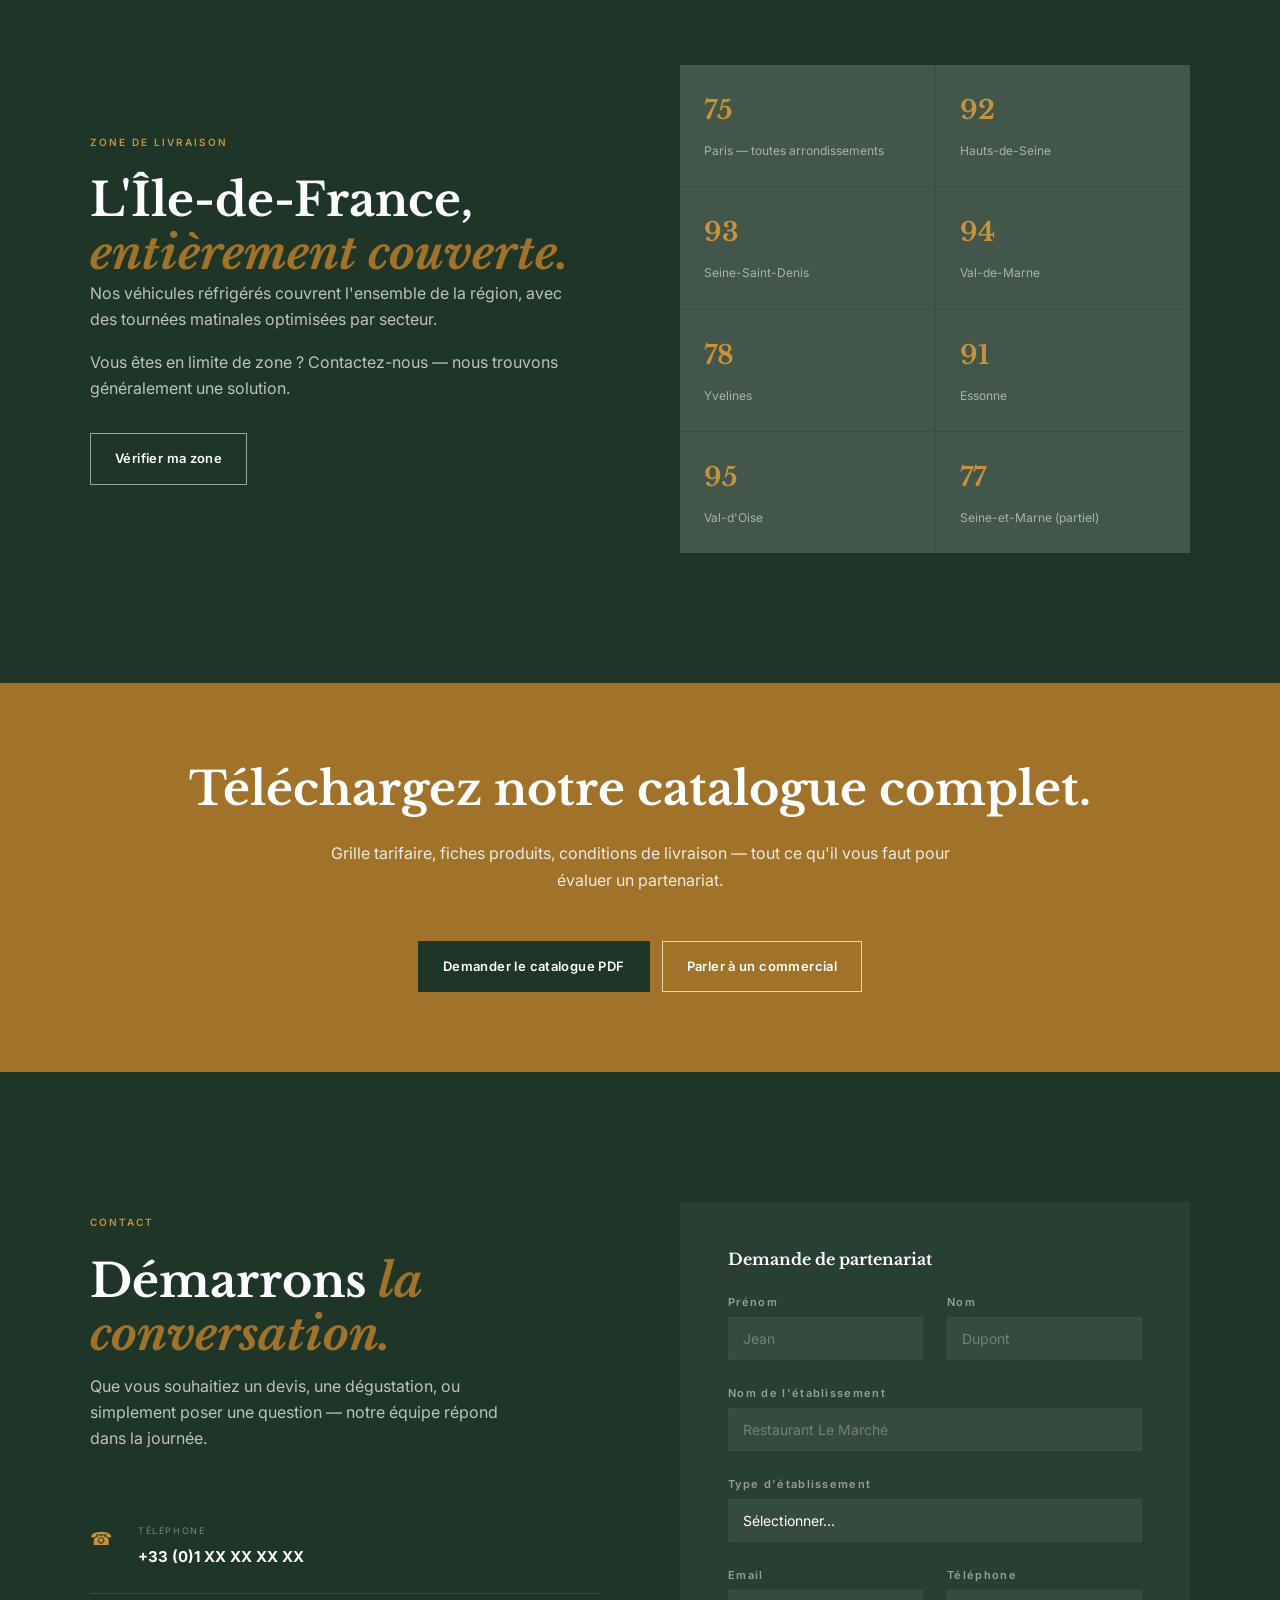
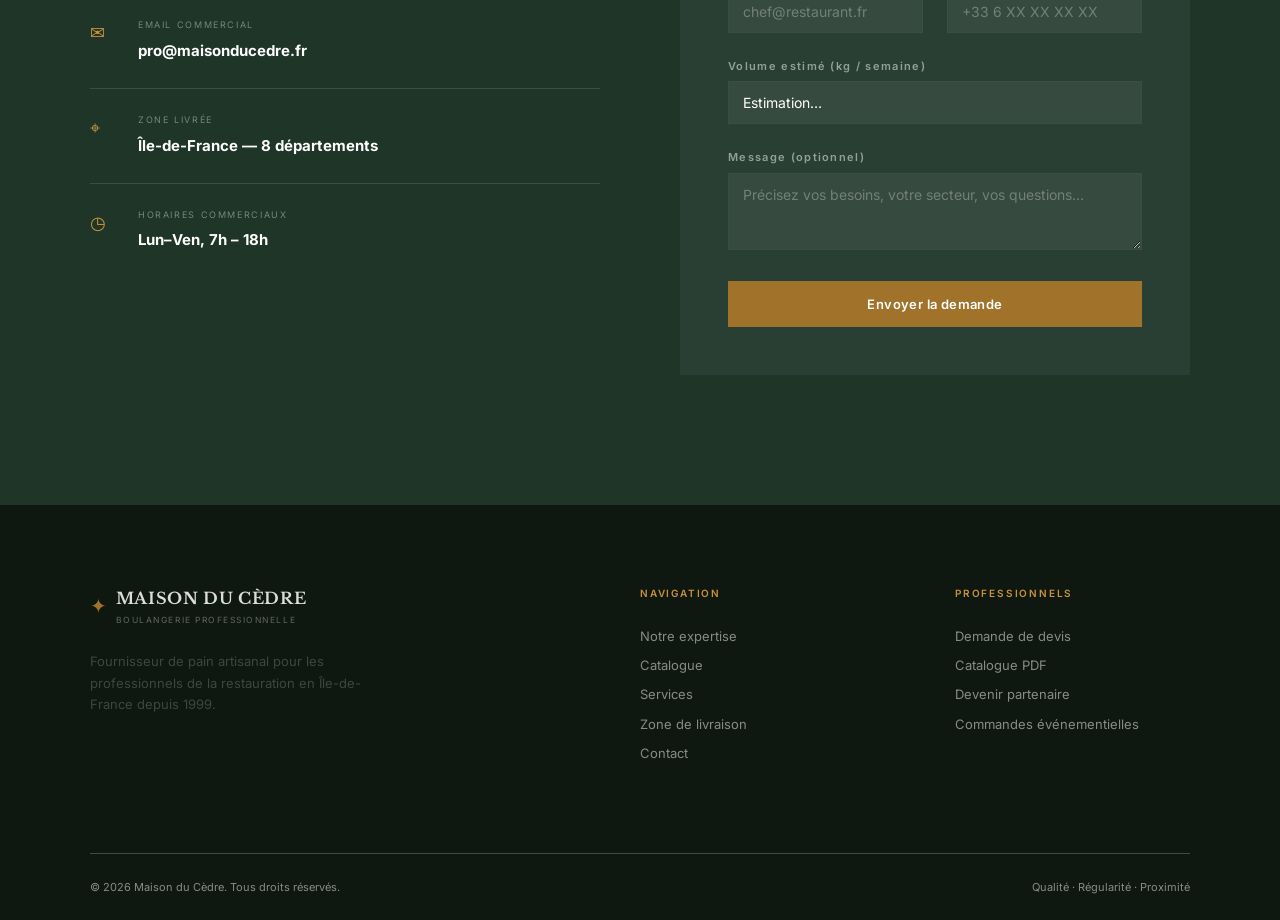
==== commit 990688b0: "Update index.html" ====
--- a/maison-du-cedre-website/maison-du-cedre/index.html
+++ b/maison-du-cedre-website/maison-du-cedre/index.html
@@ -1,216 +1,1254 @@
-<!DOCTYPE html>
+<!doctype html>
 <html lang="fr">
 <head>
-  <meta charset="UTF-8">
-  <meta name="viewport" content="width=device-width, initial-scale=1.0">
-  <meta name="description" content="Maison du Cèdre — boulangerie artisanale inspirée des traditions libanaises et du savoir-faire français.">
-  <meta name="keywords" content="boulangerie artisanale Argenteuil, pain libanais, man'ouché, spécialités libanaises, boulangerie Val-d'Oise">
-  <meta name="theme-color" content="#234331">
-  <title>Maison du Cèdre | Saveurs authentiques, savoir-faire artisanal</title>
-  <link rel="preconnect" href="https://fonts.googleapis.com">
-  <link rel="preconnect" href="https://fonts.gstatic.com" crossorigin>
-  <link href="https://fonts.googleapis.com/css2?family=Cormorant+Garamond:wght@500;600;700&family=Montserrat:wght@400;500;600;700&display=swap" rel="stylesheet">
-  <link rel="stylesheet" href="style.css">
+<meta charset="UTF-8">
+<meta name="viewport" content="width=device-width, initial-scale=1.0, viewport-fit=cover">
+<meta name="description" content="Maison du Cèdre — pain premium pour professionnels de la restauration. 25 ans d'expertise, livraison Île-de-France.">
+<title>Maison du Cèdre | Pain artisanal pour la restauration professionnelle</title>
+
+<link rel="preconnect" href="https://fonts.googleapis.com">
+<link rel="preconnect" href="https://fonts.gstatic.com" crossorigin>
+<link href="https://fonts.googleapis.com/css2?family=Libre+Baskerville:ital,wght@0,400;0,700;1,400&family=Inter:wght@400;500;600&display=swap" rel="stylesheet">
+
+<style>
+/* ─── Tokens ─── */
+:root {
+  --ink:       #1a1f1c;
+  --ink-soft:  #3d4740;
+  --field:     #f2ede6;
+  --paper:     #faf8f5;
+  --white:     #ffffff;
+  --grove:     #1e3528;
+  --grove-mid: #2e4f3e;
+  --grove-lit: #3d6650;
+  --amber:     #a0722a;
+  --amber-lit: #c9923a;
+  --rule:      #d5cfc6;
+  --rule-dark: #3a4f43;
+
+  --f-serif: 'Libre Baskerville', Georgia, serif;
+  --f-sans:  'Inter', system-ui, sans-serif;
+
+  --sp-xs:  6px;
+  --sp-s:   12px;
+  --sp-m:   24px;
+  --sp-l:   48px;
+  --sp-xl:  80px;
+  --sp-2xl: 130px;
+
+  --radius: 0px;
+  --max:    1100px;
+
+  box-sizing: border-box;
+  scroll-behavior: smooth;
+}
+*, *::before, *::after { box-sizing: inherit; margin: 0; padding: 0; }
+
+/* ─── Base ─── */
+body {
+  font-family: var(--f-sans);
+  font-size: 16px;
+  line-height: 1.65;
+  color: var(--ink);
+  background: var(--paper);
+  -webkit-font-smoothing: antialiased;
+  padding-top: env(safe-area-inset-top, 0);
+  padding-bottom: env(safe-area-inset-bottom, 0);
+}
+
+.wrap { width: min(var(--max), 92%); margin-inline: auto; }
+
+img { display: block; max-width: 100%; }
+
+/* ─── Typography ─── */
+h1, h2, h3 { font-family: var(--f-serif); line-height: 1.15; color: var(--ink); }
+h1 { font-size: clamp(38px, 5.5vw, 68px); font-weight: 700; }
+h2 { font-size: clamp(28px, 4vw, 46px); font-weight: 700; }
+h3 { font-size: 19px; font-weight: 700; margin-bottom: 8px; }
+p  { color: var(--ink-soft); max-width: 62ch; }
+
+em { font-style: italic; color: var(--amber); }
+
+/* ─── Buttons ─── */
+.btn {
+  display: inline-block;
+  font-family: var(--f-sans);
+  font-size: 13px;
+  font-weight: 600;
+  letter-spacing: .03em;
+  text-decoration: none;
+  padding: 14px 24px;
+  border: 1.5px solid transparent;
+  cursor: pointer;
+  transition: background .18s, color .18s, border-color .18s;
+}
+.btn-dark  { background: var(--grove); color: var(--white); border-color: var(--grove); }
+.btn-dark:hover { background: var(--grove-mid); border-color: var(--grove-mid); }
+.btn-ghost { background: transparent; color: var(--white); border-color: rgba(255,255,255,.55); }
+.btn-ghost:hover { background: rgba(255,255,255,.1); }
+.btn-outline { background: transparent; color: var(--grove); border-color: var(--grove); }
+.btn-outline:hover { background: var(--grove); color: var(--white); }
+.btn-amber { background: var(--amber); color: var(--white); border-color: var(--amber); }
+.btn-amber:hover { background: var(--amber-lit); border-color: var(--amber-lit); }
+
+/* ─── NAV ─── */
+.site-nav {
+  position: fixed;
+  top: 0; left: 0; width: 100%;
+  z-index: 200;
+  background: rgba(250,248,245,.97);
+  border-bottom: 1px solid var(--rule);
+  backdrop-filter: blur(6px);
+}
+.nav-inner {
+  display: flex;
+  align-items: center;
+  justify-content: space-between;
+  gap: 20px;
+  height: 70px;
+}
+.brand {
+  display: flex;
+  align-items: center;
+  gap: 9px;
+  text-decoration: none;
+  color: var(--ink);
+}
+.brand-mark { color: var(--amber); font-size: 20px; }
+.brand-name { font-family: var(--f-serif); font-size: 16px; font-weight: 700; letter-spacing: .04em; }
+.brand-sub  { display: block; font-size: 8.5px; letter-spacing: .18em; color: var(--ink-soft); margin-top: 2px; }
+
+.nav-links { display: flex; align-items: center; gap: 26px; }
+.nav-links a {
+  font-size: 13px;
+  font-weight: 500;
+  color: var(--ink-soft);
+  text-decoration: none;
+}
+.nav-links a:hover { color: var(--grove); }
+.nav-links a.cta { color: var(--white); background: var(--grove); padding: 9px 18px; font-weight: 600; }
+.nav-links a.cta:hover { background: var(--grove-mid); }
+
+.hamburger {
+  display: none;
+  background: none;
+  border: none;
+  cursor: pointer;
+  padding: 4px;
+  color: var(--ink);
+  font-size: 22px;
+}
+
+/* ─── HERO ─── */
+.hero {
+  min-height: 100svh;
+  padding-top: 70px;
+  display: grid;
+  grid-template-columns: 1fr 1fr;
+  align-items: stretch;
+}
+.hero-left {
+  background: var(--grove);
+  color: var(--white);
+  padding: var(--sp-2xl) 6% var(--sp-xl);
+  display: flex;
+  flex-direction: column;
+  justify-content: center;
+}
+.hero-right {
+  background: linear-gradient(160deg, #3d5e4a 0%, #1e3528 55%, #131f18 100%);
+  display: grid;
+  grid-template-rows: 1fr auto;
+  padding: var(--sp-xl) 6% var(--sp-l);
+}
+.hero-badge {
+  font-size: 10px;
+  letter-spacing: .2em;
+  color: var(--amber-lit);
+  margin-bottom: var(--sp-m);
+  font-weight: 600;
+}
+.hero h1 { color: var(--white); margin-bottom: var(--sp-m); }
+.hero-sub {
+  font-size: 17px;
+  color: rgba(255,255,255,.75);
+  margin-bottom: var(--sp-l);
+  max-width: 46ch;
+}
+.hero-actions { display: flex; gap: 10px; flex-wrap: wrap; }
+
+.hero-stats {
+  display: grid;
+  grid-template-columns: 1fr 1fr;
+  gap: 1px;
+  background: var(--rule-dark);
+  border-top: 1px solid var(--rule-dark);
+  margin-top: var(--sp-xl);
+}
+.stat {
+  background: var(--grove);
+  padding: var(--sp-m) var(--sp-m) var(--sp-m) 0;
+}
+.stat-num {
+  font-family: var(--f-serif);
+  font-size: 36px;
+  color: var(--amber-lit);
+  line-height: 1;
+  display: block;
+}
+.stat-label { font-size: 11px; color: rgba(255,255,255,.6); letter-spacing: .05em; }
+
+/* Right side: catalogue preview */
+.catalogue-preview {
+  display: flex;
+  flex-direction: column;
+  justify-content: center;
+  gap: 1px;
+  background: var(--rule-dark);
+}
+.cat-item {
+  background: rgba(255,255,255,.04);
+  padding: var(--sp-m);
+  display: flex;
+  align-items: center;
+  justify-content: space-between;
+  gap: 12px;
+  border-bottom: 1px solid rgba(255,255,255,.07);
+}
+.cat-item:last-child { border-bottom: none; }
+.cat-name { font-size: 14px; color: rgba(255,255,255,.9); font-weight: 500; }
+.cat-detail { font-size: 11px; color: rgba(255,255,255,.45); }
+.cat-tag {
+  font-size: 9px;
+  letter-spacing: .1em;
+  font-weight: 600;
+  color: var(--amber-lit);
+  border: 1px solid var(--amber);
+  padding: 3px 8px;
+  white-space: nowrap;
+}
+.hero-right-label {
+  font-size: 10px;
+  letter-spacing: .2em;
+  color: rgba(255,255,255,.35);
+  margin-bottom: var(--sp-s);
+  padding-top: var(--sp-l);
+  border-top: 1px solid var(--rule-dark);
+}
+
+/* ─── SECTIONS ─── */
+.section { padding: var(--sp-2xl) 0; }
+.section-sm { padding: var(--sp-xl) 0; }
+
+.section-label {
+  font-size: 10px;
+  letter-spacing: .2em;
+  font-weight: 600;
+  color: var(--amber);
+  margin-bottom: var(--sp-m);
+}
+.section-head { margin-bottom: var(--sp-l); }
+.section-head p { margin-top: var(--sp-s); font-size: 18px; max-width: 58ch; }
+
+/* ─── INTRO ─── */
+.intro { background: var(--field); }
+.intro-grid {
+  display: grid;
+  grid-template-columns: 1fr 1fr;
+  gap: var(--sp-xl);
+  align-items: center;
+}
+.intro-visual {
+  background: linear-gradient(145deg, #2e4f3e, #1a3026 60%, #0f1e16);
+  aspect-ratio: 4/5;
+  display: flex;
+  flex-direction: column;
+  justify-content: flex-end;
+  padding: var(--sp-l);
+  position: relative;
+}
+.intro-visual-label {
+  font-family: var(--f-serif);
+  font-size: 13px;
+  color: rgba(255,255,255,.5);
+  letter-spacing: .08em;
+}
+.years-badge {
+  position: absolute;
+  top: var(--sp-l);
+  right: calc(-1 * var(--sp-l));
+  background: var(--amber);
+  color: var(--white);
+  padding: var(--sp-m);
+  text-align: center;
+  min-width: 110px;
+}
+.years-badge strong {
+  font-family: var(--f-serif);
+  font-size: 42px;
+  display: block;
+  line-height: 1;
+}
+.years-badge span { font-size: 9px; letter-spacing: .14em; }
+
+.intro-content { padding-left: var(--sp-l); }
+.intro-content h2 { margin-bottom: var(--sp-m); }
+.intro-content p + p { margin-top: var(--sp-m); }
+
+.intro-line {
+  display: flex;
+  gap: var(--sp-m);
+  margin-top: var(--sp-l);
+  padding-top: var(--sp-l);
+  border-top: 1px solid var(--rule);
+  flex-wrap: wrap;
+}
+.intro-line-item { font-size: 13px; }
+.intro-line-item strong { display: block; font-size: 11px; letter-spacing: .1em; color: var(--amber); margin-bottom: 3px; }
+
+/* ─── CATALOGUE ─── */
+.catalogue { background: var(--paper); }
+.product-table {
+  width: 100%;
+  border-collapse: collapse;
+  margin-top: var(--sp-l);
+  font-size: 14px;
+}
+.product-table th {
+  font-size: 10px;
+  letter-spacing: .15em;
+  font-weight: 600;
+  color: var(--ink-soft);
+  padding: 10px var(--sp-m);
+  text-align: left;
+  border-bottom: 2px solid var(--ink);
+}
+.product-table td {
+  padding: 16px var(--sp-m);
+  border-bottom: 1px solid var(--rule);
+  color: var(--ink-soft);
+  vertical-align: top;
+}
+.product-table tr:last-child td { border-bottom: none; }
+.product-table .prod-name { font-weight: 600; color: var(--ink); font-family: var(--f-serif); font-size: 15px; }
+.product-table .prod-format { font-size: 12px; color: var(--ink-soft); margin-top: 2px; }
+.prod-tag {
+  font-size: 9px;
+  letter-spacing: .1em;
+  font-weight: 700;
+  padding: 3px 9px;
+  border-radius: 2px;
+}
+.tag-new    { background: var(--grove); color: var(--white); }
+.tag-best   { background: var(--amber); color: var(--white); }
+.tag-event  { background: var(--field); color: var(--ink); }
+.catalogue-note {
+  margin-top: var(--sp-l);
+  padding: var(--sp-m);
+  background: var(--field);
+  border-left: 3px solid var(--amber);
+  font-size: 13px;
+  color: var(--ink-soft);
+}
+.catalogue-note strong { color: var(--ink); }
+
+/* ─── PROCESS ─── */
+.process { background: var(--grove); color: var(--white); }
+.process h2 { color: var(--white); }
+.process .section-label { color: var(--amber-lit); }
+.process-grid {
+  display: grid;
+  grid-template-columns: repeat(4, 1fr);
+  gap: 1px;
+  background: var(--rule-dark);
+  margin-top: var(--sp-l);
+}
+.process-step {
+  background: var(--grove);
+  padding: var(--sp-l) var(--sp-m);
+}
+.step-num {
+  font-family: var(--f-serif);
+  font-size: 48px;
+  color: rgba(255,255,255,.1);
+  line-height: 1;
+  margin-bottom: var(--sp-m);
+}
+.process-step h3 { color: var(--white); font-size: 16px; margin-bottom: 8px; }
+.process-step p  { color: rgba(255,255,255,.6); font-size: 14px; max-width: none; }
+
+/* ─── COMMITMENT ─── */
+.commitment { background: var(--field); }
+.commitment-grid {
+  display: grid;
+  grid-template-columns: 1fr 1fr;
+  gap: var(--sp-xl);
+  align-items: start;
+}
+.commit-list { list-style: none; margin-top: var(--sp-m); }
+.commit-list li {
+  display: flex;
+  gap: var(--sp-m);
+  padding: var(--sp-m) 0;
+  border-bottom: 1px solid var(--rule);
+  align-items: flex-start;
+}
+.commit-list li:last-child { border-bottom: none; }
+.commit-check { color: var(--amber); font-weight: 700; flex-shrink: 0; }
+.commit-text strong { display: block; font-weight: 600; color: var(--ink); font-size: 14px; margin-bottom: 3px; }
+.commit-text span   { font-size: 13px; color: var(--ink-soft); }
+
+.commit-aside {
+  background: var(--grove);
+  color: var(--white);
+  padding: var(--sp-xl) var(--sp-l);
+}
+.commit-aside blockquote {
+  font-family: var(--f-serif);
+  font-size: 22px;
+  line-height: 1.4;
+  color: rgba(255,255,255,.88);
+  font-style: italic;
+  margin-bottom: var(--sp-l);
+}
+.commit-aside cite {
+  font-size: 11px;
+  letter-spacing: .12em;
+  color: var(--amber-lit);
+  font-style: normal;
+}
+
+/* ─── SERVICES ─── */
+.services { background: var(--paper); }
+.services-grid {
+  display: grid;
+  grid-template-columns: 1fr 1fr;
+  gap: var(--sp-m);
+  margin-top: var(--sp-l);
+}
+.service-card {
+  border: 1px solid var(--rule);
+  padding: var(--sp-l);
+  background: var(--white);
+}
+.service-card h3 { margin-bottom: var(--sp-s); }
+.service-card p  { font-size: 14px; }
+.service-detail {
+  margin-top: var(--sp-m);
+  padding-top: var(--sp-m);
+  border-top: 1px solid var(--rule);
+  font-size: 12px;
+  color: var(--amber);
+  font-weight: 600;
+  letter-spacing: .05em;
+}
+
+/* ─── TERRITORY ─── */
+.territory { background: var(--grove); color: var(--white); }
+.territory h2 { color: var(--white); }
+.territory .section-label { color: var(--amber-lit); }
+.territory-inner {
+  display: grid;
+  grid-template-columns: 1fr 1fr;
+  gap: var(--sp-xl);
+  align-items: center;
+}
+.territory p { color: rgba(255,255,255,.7); max-width: 50ch; }
+.territory-grid {
+  display: grid;
+  grid-template-columns: 1fr 1fr;
+  gap: 1px;
+  background: var(--rule-dark);
+}
+.territory-cell {
+  background: rgba(255,255,255,.04);
+  padding: var(--sp-m);
+}
+.territory-cell strong {
+  display: block;
+  font-family: var(--f-serif);
+  font-size: 26px;
+  color: var(--amber-lit);
+  margin-bottom: 4px;
+}
+.territory-cell span { font-size: 12px; color: rgba(255,255,255,.55); }
+
+/* ─── CTA BAND ─── */
+.cta-band {
+  background: var(--amber);
+  padding: var(--sp-xl) 0;
+  text-align: center;
+}
+.cta-band h2 { color: var(--white); margin-bottom: var(--sp-m); }
+.cta-band p { color: rgba(255,255,255,.85); margin-inline: auto; margin-bottom: var(--sp-l); }
+.cta-band .btn-ghost { border-color: rgba(255,255,255,.7); }
+
+/* ─── CONTACT ─── */
+.contact { background: var(--grove); color: var(--white); }
+.contact h2 { color: var(--white); }
+.contact .section-label { color: var(--amber-lit); }
+.contact-grid {
+  display: grid;
+  grid-template-columns: 1fr 1fr;
+  gap: var(--sp-xl);
+  align-items: start;
+}
+.contact-intro p { color: rgba(255,255,255,.7); margin-top: var(--sp-s); max-width: 44ch; }
+
+.contact-rows { margin-top: var(--sp-l); }
+.contact-row {
+  display: flex;
+  gap: var(--sp-m);
+  padding: var(--sp-m) 0;
+  border-bottom: 1px solid var(--rule-dark);
+  align-items: flex-start;
+}
+.contact-row:last-child { border-bottom: none; }
+.contact-icon { color: var(--amber-lit); font-size: 18px; width: 24px; flex-shrink: 0; }
+.contact-row small { display: block; font-size: 9px; letter-spacing: .18em; color: rgba(255,255,255,.4); margin-bottom: 4px; }
+.contact-row strong { font-size: 15px; color: var(--white); }
+
+.contact-form-box { background: rgba(255,255,255,.05); padding: var(--sp-l); }
+.contact-form-box h3 { color: var(--white); font-size: 16px; margin-bottom: var(--sp-m); }
+.form-group { margin-bottom: var(--sp-m); }
+.form-group label {
+  display: block;
+  font-size: 11px;
+  letter-spacing: .12em;
+  font-weight: 600;
+  color: rgba(255,255,255,.5);
+  margin-bottom: 6px;
+}
+.form-group input,
+.form-group select,
+.form-group textarea {
+  width: 100%;
+  background: rgba(255,255,255,.06);
+  border: 1px solid var(--rule-dark);
+  color: var(--white);
+  padding: 12px 14px;
+  font-family: var(--f-sans);
+  font-size: 14px;
+  outline: none;
+  transition: border-color .15s;
+}
+.form-group input::placeholder,
+.form-group textarea::placeholder { color: rgba(255,255,255,.3); }
+.form-group input:focus,
+.form-group select:focus,
+.form-group textarea:focus { border-color: var(--amber-lit); }
+.form-group select { appearance: none; cursor: pointer; }
+.form-group select option { background: var(--grove); }
+.form-row { display: grid; grid-template-columns: 1fr 1fr; gap: var(--sp-m); }
+
+/* ─── FOOTER ─── */
+footer {
+  background: #0e1710;
+  color: rgba(255,255,255,.5);
+  padding: var(--sp-xl) 0 var(--sp-m);
+}
+.footer-grid {
+  display: grid;
+  grid-template-columns: 2fr 1fr 1fr;
+  gap: var(--sp-xl);
+  padding-bottom: var(--sp-xl);
+  border-bottom: 1px solid var(--rule-dark);
+}
+.footer-brand .brand { margin-bottom: var(--sp-m); }
+.footer-brand .brand-name { color: rgba(255,255,255,.85); }
+.footer-brand .brand-sub  { color: rgba(255,255,255,.35); }
+.footer-brand p { font-size: 13px; max-width: 38ch; }
+.footer-col h4 {
+  font-family: var(--f-sans);
+  font-size: 10px;
+  letter-spacing: .18em;
+  font-weight: 600;
+  color: var(--amber-lit);
+  margin-bottom: var(--sp-m);
+}
+.footer-col a {
+  display: block;
+  color: rgba(255,255,255,.5);
+  text-decoration: none;
+  font-size: 13px;
+  margin-bottom: 8px;
+}
+.footer-col a:hover { color: rgba(255,255,255,.85); }
+.footer-bottom {
+  padding-top: var(--sp-m);
+  font-size: 11px;
+  display: flex;
+  justify-content: space-between;
+  gap: 20px;
+  flex-wrap: wrap;
+}
+
+/* ─── RESPONSIVE ─── */
+@media (max-width: 900px) {
+  .hero { grid-template-columns: 1fr; }
+  .hero-right { display: none; }
+  .hero-left { min-height: 90svh; padding: var(--sp-xl) 5% var(--sp-l); }
+  .hero-stats { grid-template-columns: repeat(2, 1fr); margin-top: var(--sp-l); }
+
+  .nav-links { display: none; flex-direction: column; gap: 0; }
+  .nav-links.open {
+    display: flex;
+    position: absolute;
+    top: 70px; left: 0; right: 0;
+    background: var(--paper);
+    border-bottom: 1px solid var(--rule);
+    padding: var(--sp-m) 5%;
+  }
+  .nav-links.open a { padding: 11px 0; border-bottom: 1px solid var(--rule); font-size: 15px; }
+  .nav-links.open a.cta { margin-top: var(--sp-s); text-align: center; padding: 13px; }
+  .hamburger { display: block; }
+
+  .intro-grid, .commitment-grid, .territory-inner, .contact-grid { grid-template-columns: 1fr; }
+  .intro-content { padding-left: 0; }
+  .intro-visual { aspect-ratio: 3/2; }
+  .years-badge { right: var(--sp-m); }
+  .process-grid { grid-template-columns: 1fr 1fr; }
+  .services-grid { grid-template-columns: 1fr; }
+  .footer-grid { grid-template-columns: 1fr 1fr; }
+  .territory-grid { grid-template-columns: 1fr 1fr; }
+}
+
+@media (max-width: 600px) {
+  .process-grid { grid-template-columns: 1fr; }
+  .form-row { grid-template-columns: 1fr; }
+  .hero-stats { grid-template-columns: 1fr 1fr; }
+  .footer-grid { grid-template-columns: 1fr; }
+  .territory-grid { grid-template-columns: 1fr 1fr; }
+  .footer-bottom { flex-direction: column; }
+  .product-table { font-size: 13px; }
+  .product-table th, .product-table td { padding: 12px 10px; }
+}
+
+@media (prefers-reduced-motion: reduce) {
+  * { transition: none !important; }
+}
+</style>
 </head>
+
 <body>
-  <header class="site-header" id="accueil">
-    <nav class="nav container" aria-label="Navigation principale">
-      <a class="brand" href="#accueil" aria-label="Maison du Cèdre - accueil">
-        <span class="brand-mark">✦</span>
+
+<!-- NAV -->
+<nav class="site-nav" id="nav" aria-label="Navigation principale">
+  <div class="wrap nav-inner">
+    <a href="#accueil" class="brand" aria-label="Maison du Cèdre — accueil">
+      <span class="brand-mark" aria-hidden="true">✦</span>
+      <span>
+        <span class="brand-name">MAISON DU CÈDRE</span>
+        <small class="brand-sub">BOULANGERIE PROFESSIONNELLE</small>
+      </span>
+    </a>
+
+    <button class="hamburger" id="menuToggle" aria-label="Ouvrir le menu" aria-expanded="false">☰</button>
+
+    <div class="nav-links" id="navLinks" role="list">
+      <a href="#expertise" role="listitem">Expertise</a>
+      <a href="#catalogue" role="listitem">Catalogue</a>
+      <a href="#services" role="listitem">Services</a>
+      <a href="#livraison" role="listitem">Livraison</a>
+      <a href="#contact" class="cta" role="listitem">Demande partenariat</a>
+    </div>
+  </div>
+</nav>
+
+<main>
+
+<!-- HERO -->
+<section id="accueil" class="hero" aria-label="Accueil">
+  <div class="hero-left">
+    <p class="hero-badge">FOURNISSEUR BOULANGER — ÎLE-DE-FRANCE</p>
+    <h1>Le pain qui fait la différence <em>à chaque service.</em></h1>
+    <p class="hero-sub">Maison du Cèdre fournit des pains artisanaux aux restaurants, hôtels et traiteurs d'Île-de-France depuis 25 ans. Livraison 5 jours sur 7, commande minimum dès 15 kg.</p>
+    <div class="hero-actions">
+      <a href="#catalogue" class="btn btn-amber">Voir le catalogue</a>
+      <a href="#contact"  class="btn btn-ghost">Demander un devis</a>
+    </div>
+    <div class="hero-stats">
+      <div class="stat">
+        <span class="stat-num">25</span>
+        <span class="stat-label">ANS D'EXPÉRIENCE</span>
+      </div>
+      <div class="stat">
+        <span class="stat-num">140+</span>
+        <span class="stat-label">RESTAURANTS PARTENAIRES</span>
+      </div>
+      <div class="stat">
+        <span class="stat-num">5j/7</span>
+        <span class="stat-label">LIVRAISON ÎLE-DE-FRANCE</span>
+      </div>
+      <div class="stat">
+        <span class="stat-num">15 kg</span>
+        <span class="stat-label">COMMANDE MINIMUM</span>
+      </div>
+    </div>
+  </div>
+
+  <div class="hero-right" aria-hidden="true">
+    <div class="catalogue-preview">
+      <p class="hero-right-label">EXTRAIT DU CATALOGUE</p>
+      <div class="cat-item">
+        <div>
+          <div class="cat-name">Baguette de tradition</div>
+          <div class="cat-detail">250 g · par 10 ou 25 unités</div>
+        </div>
+        <span class="cat-tag">BEST-SELLER</span>
+      </div>
+      <div class="cat-item">
+        <div>
+          <div class="cat-name">Pain de campagne rustique</div>
+          <div class="cat-detail">800 g · entier ou prétranché</div>
+        </div>
+        <span class="cat-tag">PREMIUM</span>
+      </div>
+      <div class="cat-item">
+        <div>
+          <div class="cat-name">Fougasse aux olives</div>
+          <div class="cat-detail">350 g · par 8 unités</div>
+        </div>
+        <span class="cat-tag">NOUVEAU</span>
+      </div>
+      <div class="cat-item">
+        <div>
+          <div class="cat-name">Brioche burger artisanale</div>
+          <div class="cat-detail">90 g · par 12 ou 30 unités</div>
+        </div>
+        <span class="cat-tag">RESTAURATION</span>
+      </div>
+      <div class="cat-item">
+        <div>
+          <div class="cat-name">Pain spécial sans gluten</div>
+          <div class="cat-detail">350 g · conditionnement individuel</div>
+        </div>
+        <span class="cat-tag">ALLERGIE</span>
+      </div>
+    </div>
+  </div>
+</section>
+
+<!-- INTRO / ABOUT -->
+<section class="intro section" id="expertise">
+  <div class="wrap intro-grid">
+    <div class="intro-visual">
+      <div class="years-badge" aria-label="25 ans d'expertise">
+        <strong>25</strong>
+        <span>ANS D'EXPERTISE</span>
+      </div>
+      <p class="intro-visual-label">Notre fournil, Île-de-France</p>
+    </div>
+
+    <div class="intro-content">
+      <p class="section-label">NOTRE EXPERTISE</p>
+      <h2>Une maison construite pour les exigences <em>de la restauration.</em></h2>
+      <p>Maison du Cèdre a été fondée avec une seule conviction : les professionnels de la table méritent un fournisseur qui comprend leurs contraintes — les horaires, les volumes, la régularité, et la pression du service.</p>
+      <p>Depuis 25 ans, nous livrons des pains qui tiennent leur promesse à chaque table : croûte, mie, arôme, et présentation, du premier au dernier couvert.</p>
+
+      <div class="intro-line">
+        <div class="intro-line-item">
+          <strong>ZONE DE LIVRAISON</strong>
+          Île-de-France (75, 78, 91, 92, 93, 94, 95)
+        </div>
+        <div class="intro-line-item">
+          <strong>DÉLAI STANDARD</strong>
+          Commande J, livraison J+1
+        </div>
+        <div class="intro-line-item">
+          <strong>MINIMUM DE COMMANDE</strong>
+          15 kg ou 80 € HT
+        </div>
+      </div>
+    </div>
+  </div>
+</section>
+
+<!-- CATALOGUE -->
+<section class="catalogue section" id="catalogue">
+  <div class="wrap">
+    <p class="section-label">CATALOGUE</p>
+    <div class="section-head">
+      <h2>Des références pensées <em>pour le service en salle.</em></h2>
+      <p>Chaque produit est disponible frais ou en précuit selon vos besoins de stockage. Conditionnements adaptés aux volumes professionnels.</p>
+    </div>
+
+    <div style="overflow-x:auto;">
+      <table class="product-table" aria-label="Catalogue des produits">
+        <thead>
+          <tr>
+            <th>Produit</th>
+            <th>Format</th>
+            <th>Conditionnement</th>
+            <th>Disponibilité</th>
+            <th></th>
+          </tr>
+        </thead>
+        <tbody>
+          <tr>
+            <td>
+              <div class="prod-name">Baguette de tradition française</div>
+              <div class="prod-format">Farine T65 label Rouge Moulin</div>
+            </td>
+            <td>250 g</td>
+            <td>Boîte de 10 ou 25</td>
+            <td>Lun–Sam</td>
+            <td><span class="prod-tag tag-best">BEST-SELLER</span></td>
+          </tr>
+          <tr>
+            <td>
+              <div class="prod-name">Pain de campagne rustique</div>
+              <div class="prod-format">Levain naturel, croûte épaisse</div>
+            </td>
+            <td>800 g</td>
+            <td>Entier ou prétranché · x6</td>
+            <td>Lun–Sam</td>
+            <td><span class="prod-tag tag-best">BEST-SELLER</span></td>
+          </tr>
+          <tr>
+            <td>
+              <div class="prod-name">Focaccia huile d'olive &amp; romarin</div>
+              <div class="prod-format">Recette artisanale maison</div>
+            </td>
+            <td>400 g</td>
+            <td>Plateau de 8</td>
+            <td>Lun–Ven</td>
+            <td><span class="prod-tag tag-new">NOUVEAU</span></td>
+          </tr>
+          <tr>
+            <td>
+              <div class="prod-name">Fougasse aux olives de Kalamata</div>
+              <div class="prod-format">Huile d'olive AOP, olives entières</div>
+            </td>
+            <td>350 g</td>
+            <td>x8</td>
+            <td>Mar, Jeu, Sam</td>
+            <td><span class="prod-tag tag-new">NOUVEAU</span></td>
+          </tr>
+          <tr>
+            <td>
+              <div class="prod-name">Brioche burger artisanale</div>
+              <div class="prod-format">Mie filante, graines de sésame</div>
+            </td>
+            <td>90 g</td>
+            <td>x12 ou x30</td>
+            <td>Lun–Sam</td>
+            <td><span class="prod-tag tag-best">BEST-SELLER</span></td>
+          </tr>
+          <tr>
+            <td>
+              <div class="prod-name">Pain ciabatta</div>
+              <div class="prod-format">Alvéoles généreuses, croûte fine</div>
+            </td>
+            <td>200 g</td>
+            <td>x10</td>
+            <td>Lun–Sam</td>
+            <td></td>
+          </tr>
+          <tr>
+            <td>
+              <div class="prod-name">Petit pain individuel de table</div>
+              <div class="prod-format">Assortiment 3 variétés</div>
+            </td>
+            <td>40–50 g</td>
+            <td>x30 ou x60</td>
+            <td>Lun–Sam</td>
+            <td></td>
+          </tr>
+          <tr>
+            <td>
+              <div class="prod-name">Pain sans gluten certifié</div>
+              <div class="prod-format">Conditionnement individuel scellé</div>
+            </td>
+            <td>350 g</td>
+            <td>x8</td>
+            <td>Mar, Ven</td>
+            <td><span class="prod-tag tag-event">ALLERGIE</span></td>
+          </tr>
+          <tr>
+            <td>
+              <div class="prod-name">Pain de mie sandwich premium</div>
+              <div class="prod-format">Tranché fin ou épais selon commande</div>
+            </td>
+            <td>500 g</td>
+            <td>x6</td>
+            <td>Lun–Sam</td>
+            <td></td>
+          </tr>
+          <tr>
+            <td>
+              <div class="prod-name">Couronne libanaise à partager</div>
+              <div class="prod-format">Recette maison, à commander 48h</div>
+            </td>
+            <td>600 g</td>
+            <td>Unité ou x4</td>
+            <td>Commande spéciale</td>
+            <td><span class="prod-tag tag-event">ÉVÉNEMENT</span></td>
+          </tr>
+        </tbody>
+      </table>
+    </div>
+
+    <p class="catalogue-note">
+      <strong>Catalogue complet disponible sur demande.</strong> Conditions de prix, grille tarifaire dégressif selon volume et fréquence de commande. Contactez notre équipe commerciale.
+    </p>
+  </div>
+</section>
+
+<!-- PROCESS -->
+<section class="process section">
+  <div class="wrap">
+    <p class="section-label">DU FOURNIL À VOTRE TABLE</p>
+    <h2>Ce qui différencie notre pain, <em>c'est ce que vous ne voyez pas.</em></h2>
+    <div class="process-grid" role="list">
+      <div class="process-step" role="listitem">
+        <div class="step-num" aria-hidden="true">1</div>
+        <h3>Sélection des farines</h3>
+        <p>Farines françaises Label Rouge, levain chef entretenu depuis 12 ans, ingrédients sans additifs.</p>
+      </div>
+      <div class="process-step" role="listitem">
+        <div class="step-num" aria-hidden="true">2</div>
+        <h3>Fermentation longue</h3>
+        <p>12 à 24h de pousse selon les recettes. La lenteur est ce qui construit le goût.</p>
+      </div>
+      <div class="process-step" role="listitem">
+        <div class="step-num" aria-hidden="true">3</div>
+        <h3>Façonnage manuel</h3>
+        <p>Chaque pièce est façonnée à la main. Pas de ligne industrielle, pas de standardisation.</p>
+      </div>
+      <div class="process-step" role="listitem">
+        <div class="step-num" aria-hidden="true">4</div>
+        <h3>Livraison matin</h3>
+        <p>Cuisson nocturne, départ à 4h. Votre pain est en salle avant votre équipe.</p>
+      </div>
+    </div>
+  </div>
+</section>
+
+<!-- COMMITMENT -->
+<section class="commitment section">
+  <div class="wrap commitment-grid">
+    <div>
+      <p class="section-label">NOTRE ENGAGEMENT</p>
+      <h2>Ce que vous êtes en droit <em>d'attendre de nous.</em></h2>
+      <ul class="commit-list">
+        <li>
+          <span class="commit-check" aria-hidden="true">✓</span>
+          <div class="commit-text">
+            <strong>Régularité garantie</strong>
+            <span>Même goût, même texture, même poids — à chaque livraison. Si un lot ne répond pas à nos standards, il ne part pas.</span>
+          </div>
+        </li>
+        <li>
+          <span class="commit-check" aria-hidden="true">✓</span>
+          <div class="commit-text">
+            <strong>Livraison 5 jours sur 7</strong>
+            <span>Du lundi au vendredi (samedi matin sur demande). Plage horaire choisie par établissement.</span>
+          </div>
+        </li>
+        <li>
+          <span class="commit-check" aria-hidden="true">✓</span>
+          <div class="commit-text">
+            <strong>Interlocuteur dédié</strong>
+            <span>Un commercial attitré pour chaque compte. Pas de plateforme, pas de robot — une personne.</span>
+          </div>
+        </li>
+        <li>
+          <span class="commit-check" aria-hidden="true">✓</span>
+          <div class="commit-text">
+            <strong>Commande jusqu'à 18h pour J+1</strong>
+            <span>Flexibilité de dernière minute pour les besoins imprévus ou les couverts supplémentaires.</span>
+          </div>
+        </li>
+        <li>
+          <span class="commit-check" aria-hidden="true">✓</span>
+          <div class="commit-text">
+            <strong>Fiches techniques & allergènes</strong>
+            <span>Documents disponibles pour chaque référence. Mise à jour automatique en cas de changement de recette.</span>
+          </div>
+        </li>
+      </ul>
+    </div>
+
+    <div class="commit-aside">
+      <blockquote>
+        "Pour un restaurant étoilé, le pain n'est pas un accessoire. C'est la première bouchée. Maison du Cèdre le sait, et ça se sent."
+      </blockquote>
+      <cite>— Chef de partie, restaurant gastronomique, Paris 8e</cite>
+
+      <div style="margin-top: 40px; padding-top: 32px; border-top: 1px solid rgba(255,255,255,.12);">
+        <p style="color: rgba(255,255,255,.55); font-size: 13px; margin-bottom: 20px;">Nous travaillons avec des restaurants de tous niveaux — du bistrot de quartier au restaurant gastronomique.</p>
+        <a href="#contact" class="btn btn-amber">Devenir partenaire</a>
+      </div>
+    </div>
+  </div>
+</section>
+
+<!-- SERVICES -->
+<section class="services section" id="services">
+  <div class="wrap">
+    <p class="section-label">NOS SERVICES</p>
+    <div class="section-head">
+      <h2>Au-delà du pain, <em>une relation professionnelle.</em></h2>
+    </div>
+
+    <div class="services-grid">
+      <div class="service-card">
+        <h3>Commande régulière</h3>
+        <p>Fréquence hebdomadaire fixée selon votre activité. Ajustements possibles à tout moment via votre commercial ou notre ligne directe.</p>
+        <div class="service-detail">↗ MINIMUM 15 KG / COMMANDE</div>
+      </div>
+      <div class="service-card">
+        <h3>Commandes événementielles</h3>
+        <p>Mariage, séminaire, banquet, événement privé : pains spéciaux, volumes importants et conditionnements personnalisés sur devis.</p>
+        <div class="service-detail">↗ DÉLAI 48H MINIMUM</div>
+      </div>
+      <div class="service-card">
+        <h3>Catalogue sur mesure</h3>
+        <p>Vous avez un besoin spécifique — format, grammage, recette ? Nous développons des références exclusives pour les comptes réguliers.</p>
+        <div class="service-detail">↗ À PARTIR DE 6 MOIS DE PARTENARIAT</div>
+      </div>
+      <div class="service-card">
+        <h3>Télévente & service client</h3>
+        <p>Commandez par téléphone, email ou WhatsApp. Votre interlocuteur répond en moins de 2h pendant les heures ouvrées.</p>
+        <div class="service-detail">↗ LUN–VEN 7H–18H</div>
+      </div>
+    </div>
+  </div>
+</section>
+
+<!-- TERRITORY -->
+<section class="territory section" id="livraison">
+  <div class="wrap territory-inner">
+    <div>
+      <p class="section-label">ZONE DE LIVRAISON</p>
+      <h2>L'Île-de-France, <em>entièrement couverte.</em></h2>
+      <p>Nos véhicules réfrigérés couvrent l'ensemble de la région, avec des tournées matinales optimisées par secteur.</p>
+      <p style="margin-top: 16px;">Vous êtes en limite de zone ? Contactez-nous — nous trouvons généralement une solution.</p>
+      <div style="margin-top: 32px;">
+        <a href="#contact" class="btn btn-ghost">Vérifier ma zone</a>
+      </div>
+    </div>
+
+    <div class="territory-grid">
+      <div class="territory-cell">
+        <strong>75</strong>
+        <span>Paris — toutes arrondissements</span>
+      </div>
+      <div class="territory-cell">
+        <strong>92</strong>
+        <span>Hauts-de-Seine</span>
+      </div>
+      <div class="territory-cell">
+        <strong>93</strong>
+        <span>Seine-Saint-Denis</span>
+      </div>
+      <div class="territory-cell">
+        <strong>94</strong>
+        <span>Val-de-Marne</span>
+      </div>
+      <div class="territory-cell">
+        <strong>78</strong>
+        <span>Yvelines</span>
+      </div>
+      <div class="territory-cell">
+        <strong>91</strong>
+        <span>Essonne</span>
+      </div>
+      <div class="territory-cell">
+        <strong>95</strong>
+        <span>Val-d'Oise</span>
+      </div>
+      <div class="territory-cell">
+        <strong>77</strong>
+        <span>Seine-et-Marne (partiel)</span>
+      </div>
+    </div>
+  </div>
+</section>
+
+<!-- CTA BAND -->
+<section class="cta-band">
+  <div class="wrap">
+    <h2>Téléchargez notre catalogue complet.</h2>
+    <p>Grille tarifaire, fiches produits, conditions de livraison — tout ce qu'il vous faut pour évaluer un partenariat.</p>
+    <div style="display:flex; gap:12px; justify-content:center; flex-wrap:wrap;">
+      <a href="#contact" class="btn btn-dark">Demander le catalogue PDF</a>
+      <a href="#contact" class="btn btn-ghost">Parler à un commercial</a>
+    </div>
+  </div>
+</section>
+
+<!-- CONTACT -->
+<section class="contact section" id="contact">
+  <div class="wrap contact-grid">
+    <div class="contact-intro">
+      <p class="section-label">CONTACT</p>
+      <h2>Démarrons <em>la conversation.</em></h2>
+      <p>Que vous souhaitiez un devis, une dégustation, ou simplement poser une question — notre équipe répond dans la journée.</p>
+
+      <div class="contact-rows">
+        <div class="contact-row">
+          <span class="contact-icon" aria-hidden="true">☎</span>
+          <div>
+            <small>TÉLÉPHONE</small>
+            <strong>+33 (0)1 XX XX XX XX</strong>
+          </div>
+        </div>
+        <div class="contact-row">
+          <span class="contact-icon" aria-hidden="true">✉</span>
+          <div>
+            <small>EMAIL COMMERCIAL</small>
+            <strong>pro@maisonducedre.fr</strong>
+          </div>
+        </div>
+        <div class="contact-row">
+          <span class="contact-icon" aria-hidden="true">⌖</span>
+          <div>
+            <small>ZONE LIVRÉE</small>
+            <strong>Île-de-France — 8 départements</strong>
+          </div>
+        </div>
+        <div class="contact-row">
+          <span class="contact-icon" aria-hidden="true">◷</span>
+          <div>
+            <small>HORAIRES COMMERCIAUX</small>
+            <strong>Lun–Ven, 7h – 18h</strong>
+          </div>
+        </div>
+      </div>
+    </div>
+
+    <div class="contact-form-box">
+      <h3>Demande de partenariat</h3>
+      <form id="partnerForm" novalidate>
+        <div class="form-row">
+          <div class="form-group">
+            <label for="fname">Prénom</label>
+            <input type="text" id="fname" name="prenom" required placeholder="Jean">
+          </div>
+          <div class="form-group">
+            <label for="lname">Nom</label>
+            <input type="text" id="lname" name="nom" required placeholder="Dupont">
+          </div>
+        </div>
+        <div class="form-group">
+          <label for="etablissement">Nom de l'établissement</label>
+          <input type="text" id="etablissement" name="etablissement" required placeholder="Restaurant Le Marché">
+        </div>
+        <div class="form-group">
+          <label for="type">Type d'établissement</label>
+          <select id="type" name="type" required>
+            <option value="" disabled selected>Sélectionner…</option>
+            <option>Restaurant gastronomique</option>
+            <option>Brasserie / Bistrot</option>
+            <option>Hôtel / Room service</option>
+            <option>Traiteur / Événementiel</option>
+            <option>Restauration collective</option>
+            <option>Autre</option>
+          </select>
+        </div>
+        <div class="form-row">
+          <div class="form-group">
+            <label for="email">Email</label>
+            <input type="email" id="email" name="email" required placeholder="chef@restaurant.fr">
+          </div>
+          <div class="form-group">
+            <label for="tel">Téléphone</label>
+            <input type="tel" id="tel" name="telephone" placeholder="+33 6 XX XX XX XX">
+          </div>
+        </div>
+        <div class="form-group">
+          <label for="volume">Volume estimé (kg / semaine)</label>
+          <select id="volume" name="volume">
+            <option value="" disabled selected>Estimation…</option>
+            <option>Moins de 20 kg</option>
+            <option>20 – 50 kg</option>
+            <option>50 – 100 kg</option>
+            <option>Plus de 100 kg</option>
+          </select>
+        </div>
+        <div class="form-group">
+          <label for="message">Message (optionnel)</label>
+          <textarea id="message" name="message" rows="3" placeholder="Précisez vos besoins, votre secteur, vos questions…"></textarea>
+        </div>
+        <button type="submit" class="btn btn-amber" style="width:100%; text-align:center;">Envoyer la demande</button>
+        <p id="formMsg" style="margin-top:12px; font-size:13px; display:none;"></p>
+      </form>
+    </div>
+  </div>
+</section>
+
+</main>
+
+<!-- FOOTER -->
+<footer>
+  <div class="wrap footer-grid">
+    <div class="footer-brand">
+      <a href="#accueil" class="brand" aria-label="Maison du Cèdre — accueil">
+        <span class="brand-mark" aria-hidden="true">✦</span>
         <span>
-          <strong>Maison du Cèdre</strong>
-          <small>Saveurs authentiques</small>
+          <span class="brand-name" style="color:rgba(255,255,255,.85)">MAISON DU CÈDRE</span>
+          <small class="brand-sub" style="color:rgba(255,255,255,.35)">BOULANGERIE PROFESSIONNELLE</small>
         </span>
       </a>
-
-      <button class="menu-toggle" aria-label="Ouvrir le menu" aria-expanded="false">☰</button>
-
-      <div class="nav-links">
-        <a href="#accueil">Accueil</a>
-        <a href="#histoire">Notre histoire</a>
-        <a href="#creations">Nos créations</a>
-        <a href="#savoir-faire">Savoir-faire</a>
-        <a href="#galerie">Galerie</a>
-        <a href="#avis">Avis</a>
-        <a href="#contact" class="nav-cta">Commander</a>
-      </div>
-    </nav>
-
-    <div class="hero container">
-      <div class="hero-copy">
-        <p class="eyebrow">BOULANGERIE ARTISANALE · LIBAN & FRANCE</p>
-        <h1>Des racines libanaises.<br><em>Un savoir-faire français.</em></h1>
-        <p class="hero-text">
-          Une maison où le pain, les traditions et le plaisir de partager se rencontrent.
-        </p>
-        <div class="hero-actions">
-          <a class="button button-primary" href="#creations">Découvrir nos créations</a>
-          <a class="button button-light" href="#contact">Nous contacter</a>
-        </div>
-      </div>
-      <div class="hero-card">
-        <div class="hero-card-inner">
-          <span>MAISON</span>
-          <strong>DU<br>CÈDRE</strong>
-          <span>✦</span>
-          <small>AUTHENTIQUE · ARTISANAL · GÉNÉREUX</small>
-        </div>
-      </div>
-    </div>
-  </header>
-
-  <main>
-    <section class="intro section container">
-      <div class="section-heading">
-        <p class="eyebrow">NOTRE PHILOSOPHIE</p>
-        <h2>Deux cultures.<br><em>Un même amour du bon pain.</em></h2>
-      </div>
-      <div class="intro-text">
-        <p>Chez <strong>Maison du Cèdre</strong>, nous croyons que le pain est bien plus qu'un aliment.</p>
-        <p>Il rassemble. Il se partage. Il transmet une histoire.</p>
-        <p>Née de la rencontre entre les traditions libanaises et le savoir-faire boulanger français, notre maison propose des créations authentiques, préparées avec soin et passion.</p>
-      </div>
-    </section>
-
-    <section class="story section" id="histoire">
-      <div class="story-image" aria-label="Ambiance artisanale de boulangerie">
-        <div class="cedar-symbol">🌲</div>
-      </div>
-      <div class="story-content">
-        <p class="eyebrow">NOTRE HISTOIRE</p>
-        <h2>Une histoire de racines <em>et de transmission.</em></h2>
-        <p>Une maison peut commencer avec une recette. Mais elle grandit avec une histoire.</p>
-        <p>Maison du Cèdre est née d'une volonté simple : faire vivre un savoir-faire tout en créant quelque chose de nouveau.</p>
-        <p>Le cèdre symbolise nos racines. Le pain symbolise notre métier. La maison symbolise ce que nous souhaitons créer : un lieu chaleureux où chacun se sent bienvenu.</p>
-        <blockquote>« De nos racines à votre table. »</blockquote>
-      </div>
-    </section>
-
-    <section class="creations section" id="creations">
-      <div class="container">
-        <div class="section-heading centered">
-          <p class="eyebrow">NOS CRÉATIONS</p>
-          <h2>Le pain, <em>autrement.</em></h2>
-          <p>Une sélection inspirée de nos deux cultures et préparée avec attention.</p>
-        </div>
-
-        <div class="cards">
-          <article class="card">
-            <div class="card-icon">🥖</div>
-            <h3>Pains artisanaux</h3>
-            <p>Des pains façonnés avec soin, privilégiant la qualité des ingrédients et le temps nécessaire à leur préparation.</p>
-          </article>
-          <article class="card">
-            <div class="card-icon">🫓</div>
-            <h3>Man'ouché & spécialités</h3>
-            <p>Une pâte généreuse et des recettes inspirées des traditions levantines, à partager à tout moment.</p>
-          </article>
-          <article class="card">
-            <div class="card-icon">🌾</div>
-            <h3>Créations boulangères</h3>
-            <p>Des classiques français et des créations maison réunis dans une même identité gourmande.</p>
-          </article>
-          <article class="card">
-            <div class="card-icon">🎉</div>
-            <h3>Commandes événementielles</h3>
-            <p>Pour vos repas de famille, événements professionnels, anniversaires et moments particuliers.</p>
-          </article>
-        </div>
-      </div>
-    </section>
-
-    <section class="craft section" id="savoir-faire">
-      <div class="container craft-grid">
-        <div>
-          <p class="eyebrow">NOTRE SAVOIR-FAIRE</p>
-          <h2>Le temps est aussi <em>un ingrédient.</em></h2>
-          <p>Nous accordons une attention particulière à chaque étape, de la sélection des ingrédients jusqu'à la cuisson.</p>
-        </div>
-        <div class="steps">
-          <div><span>01</span><h3>La sélection</h3><p>Des ingrédients choisis avec soin.</p></div>
-          <div><span>02</span><h3>La préparation</h3><p>Des gestes précis et un savoir-faire artisanal.</p></div>
-          <div><span>03</span><h3>Le temps</h3><p>Parce qu'une bonne pâte mérite de prendre son temps.</p></div>
-          <div><span>04</span><h3>La cuisson</h3><p>Pour révéler textures, couleurs et arômes.</p></div>
-        </div>
-      </div>
-    </section>
-
-    <section class="gallery section" id="galerie">
-      <div class="container">
-        <div class="section-heading centered">
-          <p class="eyebrow">GALERIE</p>
-          <h2>Du four <em>à votre table.</em></h2>
-        </div>
-        <div class="gallery-grid">
-          <div class="gallery-item large"><span>PAINS</span></div>
-          <div class="gallery-item"><span>MAN'OUCHÉ</span></div>
-          <div class="gallery-item"><span>PRÉPARATION</span></div>
-          <div class="gallery-item"><span>PARTAGE</span></div>
-          <div class="gallery-item large"><span>NOTRE MAISON</span></div>
-        </div>
-      </div>
-    </section>
-
-    <section class="reviews section" id="avis">
-      <div class="container narrow">
-        <div class="section-heading centered">
-          <p class="eyebrow">AVIS</p>
-          <h2>Ils en <em>parlent.</em></h2>
-          <p class="muted">Cette section accueillera vos véritables avis clients.</p>
-        </div>
-        <div class="review-placeholder">
-          <div class="stars">★★★★★</div>
-          <p>« Votre expérience compte pour nous. Partagez votre avis après votre passage chez Maison du Cèdre. »</p>
-          <span>— Vos futurs clients</span>
-        </div>
-      </div>
-    </section>
-
-    <section class="contact section" id="contact">
-      <div class="container contact-grid">
-        <div>
-          <p class="eyebrow">CONTACT</p>
-          <h2>Venez nous <em>rencontrer.</em></h2>
-          <p>Une question, une commande ou un projet pour un événement ? Écrivez-nous.</p>
-          <div class="contact-details">
-            <p><strong>📍 Adresse</strong><br>Argenteuil, Île-de-France</p>
-            <p><strong>📞 Téléphone</strong><br>À compléter</p>
-            <p><strong>✉️ Email</strong><br>À compléter</p>
-          </div>
-        </div>
-
-        <form class="contact-form" id="contactForm">
-          <label>Nom<input type="text" name="name" required placeholder="Votre nom"></label>
-          <label>Email<input type="email" name="email" required placeholder="votre@email.com"></label>
-          <label>Votre message<textarea name="message" rows="5" required placeholder="Comment pouvons-nous vous aider ?"></textarea></label>
-          <button class="button button-primary" type="submit">Envoyer le message</button>
-          <p class="form-note" id="formNote"></p>
-        </form>
-      </div>
-    </section>
-  </main>
-
-  <footer>
-    <div class="container footer-grid">
-      <div>
-        <h3>Maison du Cèdre</h3>
-        <p>Des racines libanaises.<br>Un savoir-faire français.<br>Une passion à partager.</p>
-      </div>
-      <div>
-        <h4>Navigation</h4>
-        <a href="#histoire">Notre histoire</a>
-        <a href="#creations">Nos créations</a>
-        <a href="#contact">Contact</a>
-      </div>
-      <div>
-        <h4>Suivez-nous</h4>
-        <a href="#" aria-label="Instagram">Instagram</a>
-        <a href="#" aria-label="Facebook">Facebook</a>
-      </div>
-    </div>
-    <div class="footer-bottom">© <span id="year"></span> Maison du Cèdre — Tous droits réservés.</div>
-  </footer>
-
-  <script src="script.js"></script>
+      <p>Fournisseur de pain artisanal pour les professionnels de la restauration en Île-de-France depuis 1999.</p>
+    </div>
+    <div class="footer-col">
+      <h4>NAVIGATION</h4>
+      <a href="#expertise">Notre expertise</a>
+      <a href="#catalogue">Catalogue</a>
+      <a href="#services">Services</a>
+      <a href="#livraison">Zone de livraison</a>
+      <a href="#contact">Contact</a>
+    </div>
+    <div class="footer-col">
+      <h4>PROFESSIONNELS</h4>
+      <a href="#contact">Demande de devis</a>
+      <a href="#contact">Catalogue PDF</a>
+      <a href="#contact">Devenir partenaire</a>
+      <a href="#contact">Commandes événementielles</a>
+    </div>
+  </div>
+  <div class="wrap footer-bottom">
+    <span>© 2026 Maison du Cèdre. Tous droits réservés.</span>
+    <span>Qualité · Régularité · Proximité</span>
+  </div>
+</footer>
+
+<script>
+// Mobile nav
+const toggle = document.getElementById('menuToggle');
+const links  = document.getElementById('navLinks');
+toggle.addEventListener('click', () => {
+  const open = links.classList.toggle('open');
+  toggle.setAttribute('aria-expanded', open);
+  toggle.textContent = open ? '✕' : '☰';
+});
+links.querySelectorAll('a').forEach(a => {
+  a.addEventListener('click', () => {
+    links.classList.remove('open');
+    toggle.textContent = '☰';
+    toggle.setAttribute('aria-expanded', false);
+  });
+});
+
+// Nav scroll shadow
+const nav = document.getElementById('nav');
+window.addEventListener('scroll', () => {
+  nav.style.boxShadow = scrollY > 10 ? '0 2px 16px rgba(0,0,0,.08)' : 'none';
+}, { passive: true });
+
+// Form
+document.getElementById('partnerForm').addEventListener('submit', e => {
+  e.preventDefault();
+  const msg = document.getElementById('formMsg');
+  msg.style.display = 'block';
+  msg.style.color = '#c9923a';
+  msg.textContent = 'Votre demande a été envoyée. Notre équipe vous contacte dans la journée.';
+  e.target.reset();
+});
+</script>
+
 </body>
 </html>
